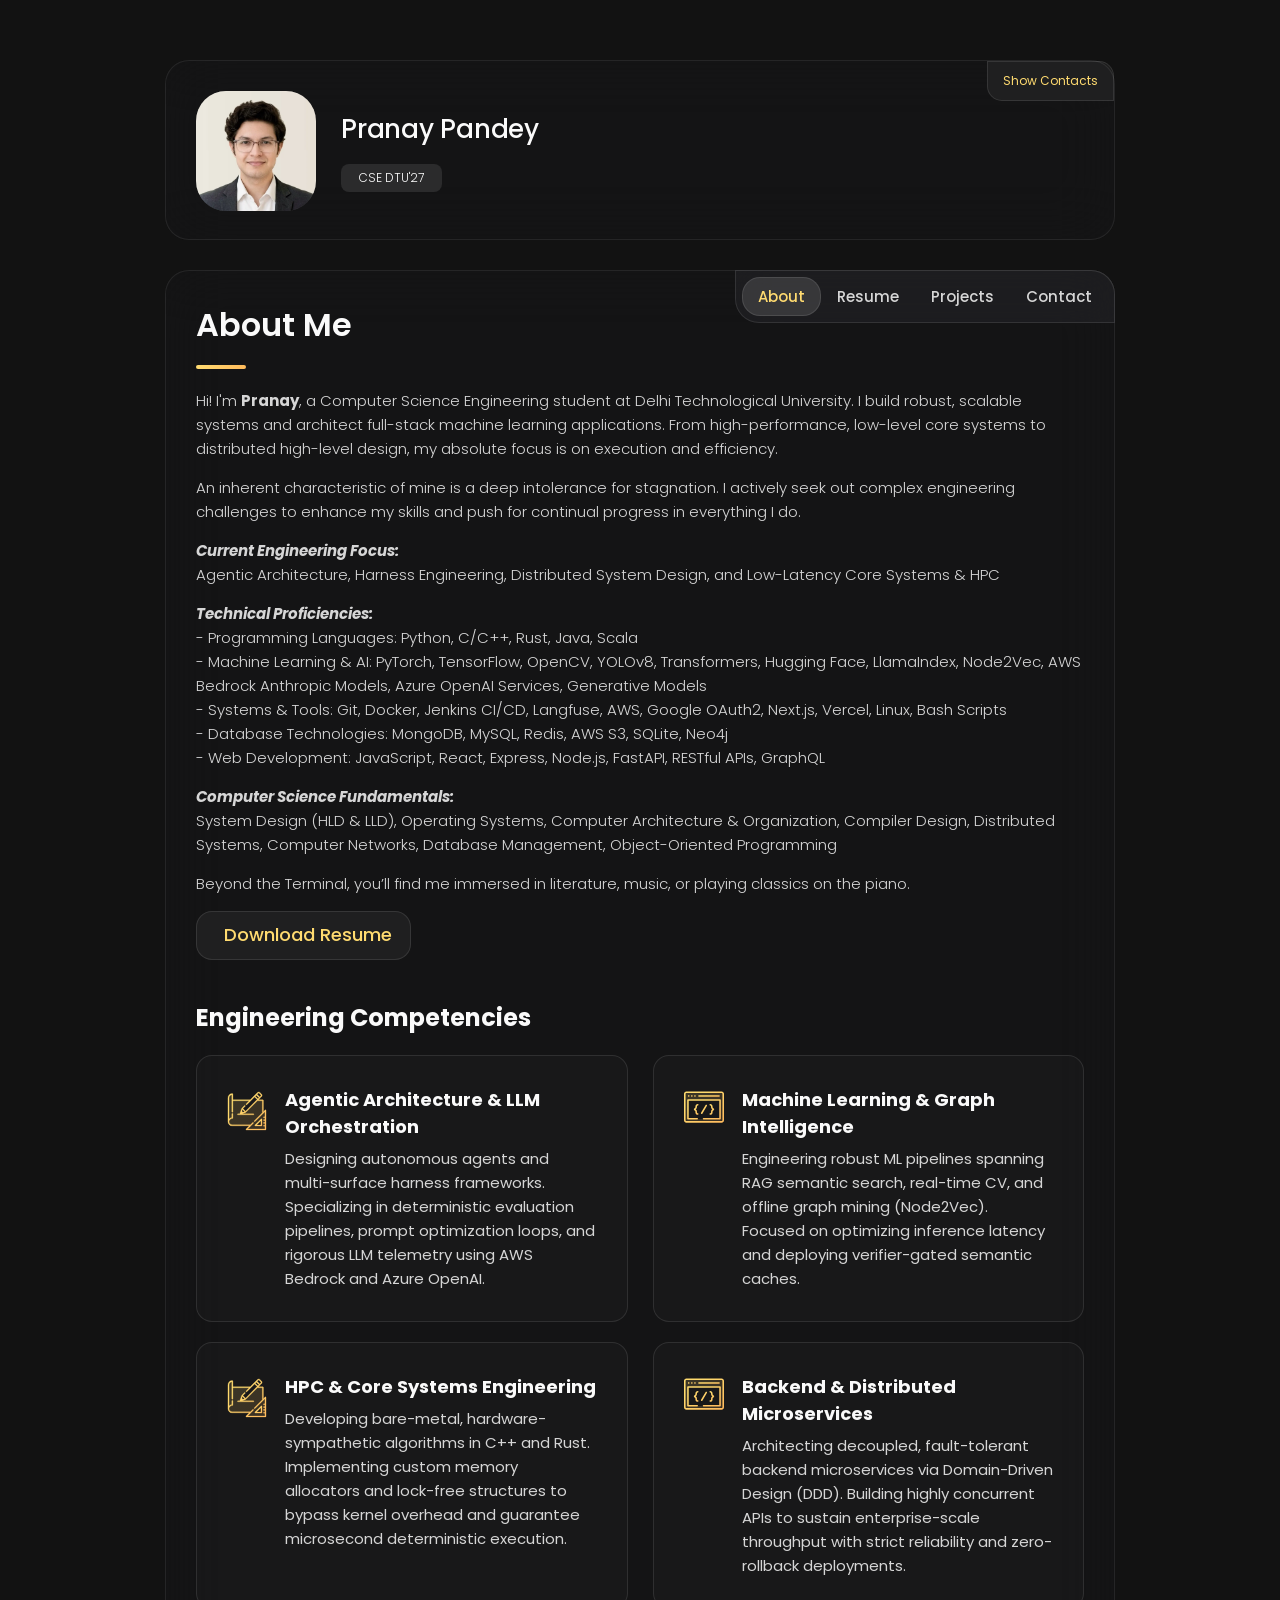
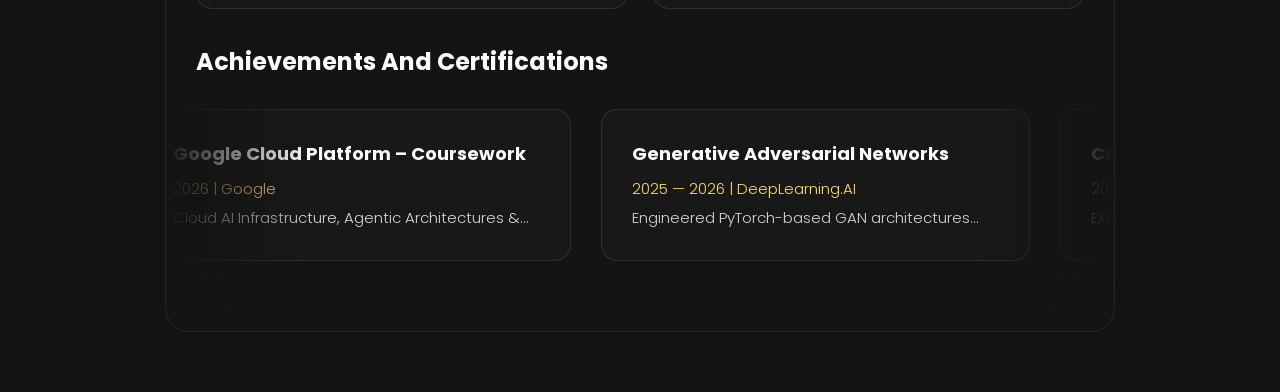
==== index.html @ 8a7a7336 "feat: restructure resume viewer, hide redundant download btn, refine project summaries" ====
<!DOCTYPE html>
<html lang="en">

<head>

  <!-- Google tag (gtag.js) -->
  <script async src="https://www.googletagmanager.com/gtag/js?id=G-ZDYYKSBTV6"></script>
  <script>
    window.dataLayer = window.dataLayer || [];
    function gtag(){dataLayer.push(arguments);}
    gtag('js', new Date());

    gtag('config', 'G-ZDYYKSBTV6');
  </script>

  <meta charset="UTF-8">
  <meta http-equiv="X-UA-Compatible" content="IE=edge">
  <meta name="viewport" content="width=device-width, initial-scale=1.0">
  <title>Pranay Pandey (Portfolio)</title>

  
  <link rel="shortcut icon" href="./assets/images/pranay_headshot_edited_squarecrop_round_corner_mod.webp" type="image/x-icon">
  <link rel="stylesheet" href="./assets/css/style.css">

  <link rel="preconnect" href="https://fonts.googleapis.com">
  <link rel="preconnect" href="https://fonts.gstatic.com" crossorigin>
  <link href="https://fonts.googleapis.com/css2?family=Poppins:wght@300;400;500;600&display=swap" rel="stylesheet">

  <!--
    SEO search engine optimization meta tags
  -->

  <meta name="description" content="Pranay Pandey | CSE DTU'27 | Adobe Product SWE Intern'26 | DRDO ML Intern'25. Official Portfolio of Pranay Pandey, Specializing in Machine Learning, Agentic RAG, and scalable System Design (LLD/HLD). Featuring projects in System Design, RAG/LLMs, Computer Vision, and high-performance Backend development.">

  <meta name="keywords" content="Pranay Pandey, Pranay Pandey DTU, Pranay Pandey Software Engineer, Product SWE Intern Adobe, Adobe, Defence Research And Development Organisation, DRDO, ML Intern DRDO, Machine Learning, Deep Learning, Generative AI, Computer Vision, Natural Language Processing, System Design, C++, Python, Java, MERN Stack, FastAPI, PyTorch, TensorFlow, YOLOv8, RAG, LlamaIndex, Domain-Driven Design, Delhi Technological University, LLM Orchestration, Retrieval-Augmented Generation, Drogon Framework, High-Concurrency Systems, RESTful API Design, Microservices Architecture, JWT Authentication, Google OAuth2, MongoDB, MySQL, AWS S3, Redis, Neo4j, Software Engineering, Portfolio">
  
  <meta name="author" content="Pranay Pandey">
  <meta name="robots" content="index, follow">

  <meta property="og:type" content="website">
  <meta property="og:url" content="https://pranay013.github.io/PortfolioOnePranay/">
  <meta property="og:title" content="Pranay Pandey | Software Engineer & AI/ML Specialist">
  <meta property="og:description" content="Portfolio of Pranay Pandey, CSE undergraduate at DTU. View my projects in AI/ML, System Design, Full-Stack Web Development, and my internship experiences at Adobe and DRDO.">
  <meta property="og:image" content="https://pranay013.github.io/PortfolioOnePranay/assets/images/pranay_headshot_edited_squarecrop_round_corner_mod.png">

  <meta property="twitter:card" content="summary_large_image">
  <meta property="twitter:url" content="https://pranay013.github.io/PortfolioOnePranay/">
  <meta property="twitter:title" content="Pranay Pandey | Software Engineer & AI/ML Specialist">
  <meta property="twitter:description" content="Portfolio of Pranay Pandey, CSE undergraduate at DTU. View my projects in AI/ML, System Design, Full-Stack Web Development, and my internship experiences at Adobe and DRDO.">
  <meta property="twitter:image" content="https://pranay013.github.io/PortfolioOnePranay/assets/images/pranay_headshot_edited_squarecrop_round_corner_mod.png">

  <script type="application/ld+json">
  {
    "@context": "https://schema.org",
    "@type": "Person",
    "name": "Pranay Pandey",
    "url": "https://pranay013.github.io/PortfolioOnePranay/",
    "image": "https://pranay013.github.io/PortfolioOnePranay/assets/images/pranay_headshot_edited_squarecrop_round_corner_mod.png",
    "jobTitle": "Software Systems Engineer & AI/ML Specialist",
    "email": "pranaypandey2005@gmail.com",
    "worksFor": [
      {
        "@type": "Organization",
        "name": "Adobe"
      },
      {
        "@type": "Organization",
        "name": "Defence Research and Development Organisation (DRDO)"
      }
    ],
    "alumniOf": [
      {
        "@type": "CollegeOrUniversity",
        "name": "Delhi Technological University (DTU)"
      },
      {
        "@type": "CramSchoolOrHighSchool",
        "name": "Narayana Academy & Sant Gyaneshwar Model School"
      },
      {
        "@type": "SchoolOrHighSchool",
        "name": "Hans Raj Model School - Punjabi Bagh"
      }
    ],
    "award": "2nd Place, Adobe Invictus DevCraft Hackathon",
    "knowsAbout": [
      "Machine Learning", 
      "Deep Learning", 
      "Generative AI",
      "System Design (LLD, HLD)", 
      "C++", 
      "Python", 
      "Java", 
      "Data Structures & Algorithms",
      "MERN Stack", 
      "Database Management Systems",
      "Computer Vision", 
      "Generative AI", 
      "FastAPI",
      "PyTorch",
      "YOLOv8"
    ],
    "sameAs": [
      "https://www.linkedin.com/in/pranaypandey10082005/",
      "https://github.com/PRANAY013",
      "https://leetcode.com/u/pranaypandey2005/",
      "https://instagram.com/_pranaypandey_"
    ]
  }
  </script>


</head>

<body>

  <!--
    - #MAIN
  -->

  <main>

    <!--
      - #SIDEBAR
    -->

    <aside class="sidebar" data-sidebar>

      <div class="sidebar-info">

        <figure class="avatar-box">
          <img src="./assets/images/pranay_headshot_edited_squarecrop.webp" alt="Pranay Pandey" width="80" class="avatar-squircle">
        </figure>

        <div class="info-content">
          <h1 class="name" title="Pranay Pandey">Pranay Pandey</h1>
          <p class="title">CSE DTU'27</p> 
        </div>

        <button class="info_more-btn" data-sidebar-btn>
          <span>Show Contacts</span>
          <ion-icon name="chevron-down"></ion-icon>
        </button>
      </div>

      <div class="sidebar-info_more">
        <div class="separator"></div>
        <ul class="contacts-list">
          <li class="contact-item">
            <div class="icon-box">
              <ion-icon name="mail-outline"></ion-icon>
            </div>
            <div class="contact-info">
              <p class="contact-title">Email</p>
              <a href="mailto:pranaypandey2005@gmail.com" class="contact-link">pranaypandey2005@gmail.com</a>
            </div>
          </li>
          <li class="contact-item">
            <div class="icon-box">
              <ion-icon name="phone-portrait-outline"></ion-icon>
            </div>
            <div class="contact-info">
              <p class="contact-title">Phone</p>
              <a href="tel:+91xxxxxxxxxx" class="contact-link">+91 0123456789</a>
            </div>
          </li>
          <li class="contact-item">
            <div class="icon-box">
              <ion-icon name="calendar-outline"></ion-icon>
            </div>
            <div class="contact-info">
              <p class="contact-title">Birthday</p>
              <time datetime="2005-08-10">10th August 2005</time>
            </div>
          </li>
          <li class="contact-item">
            <div class="icon-box">
              <ion-icon name="location-outline"></ion-icon>
            </div>
            <div class="contact-info">
              <p class="contact-title">Location</p>
              <address>New Delhi, India</address>
            </div>
          </li>
        </ul>
        <div class="separator"></div>

        <ul class="social-list">

          <li class="social-item">
            <a href="https://www.linkedin.com/in/pranaypandey10082005/" class="social-link" target="_blank" rel="noopener" title="LinkedIn">
              <ion-icon name="logo-linkedin"></ion-icon>
            </a>
          </li>
          <li class="social-item">
            <a href="https://github.com/PRANAY013" class="social-link" target="_blank" rel="noopener" title="GitHub">
              <ion-icon name="logo-github"></ion-icon>
            </a>
          </li>
          <li class="social-item">
            <a href="https://leetcode.com/u/pranaypandey2005/" class="social-link" target="_blank" rel="noopener" title="LeetCode">
              <img src="https://cdn.jsdelivr.net/gh/simple-icons/simple-icons/icons/leetcode.svg" alt="LeetCode" style="width: 22px; height: 22px; vertical-align: middle; filter: invert(0.7);">
            </a>
          </li>
          <li class="social-item">
            <a href="https://codeforces.com/profile/pranaypandey013" class="social-link" target="_blank" rel="noopener" title="Codeforces">
              <img src="https://cdn.jsdelivr.net/gh/simple-icons/simple-icons/icons/codeforces.svg" alt="Codeforces" style="width: 22px; height: 22px; vertical-align: middle; filter: invert(0.7);">
            </a>
          </li>

          <li class="social-item">
            <a href="https://instagram.com/_pranaypandey_" class="social-link" target="_blank" rel="noopener" title="Instagram">
              <ion-icon name="logo-instagram"></ion-icon>
            </a>
          </li>
        </ul>
        <ul style="display: flex; justify-content: center; padding-top: 15px; padding-bottom:15px ;">
          <li>
            <a href="./PranayPandey_Resume_Sep2026.pdf" download class="resume-download-btn">
            <ion-icon name="download-outline"></ion-icon>
            <span style="font-size: 13px;">Download Resume</span>
            </a>
          </li>
        </ul>
      </div>

    </aside>





    <!--
      - #main-content
    -->

    <div class="main-content">

      <!--
        - #NAVBAR
      -->

      <nav class="navbar">

        <ul class="navbar-list">

          <li class="navbar-item">
            <button class="navbar-link  active" data-nav-link>About</button>
          </li>

          <li class="navbar-item">
            <button class="navbar-link" data-nav-link>Resume</button>
          </li>

          <li class="navbar-item">
            <button class="navbar-link" data-nav-link>Projects</button>
          </li>

            <!--
            <li class="navbar-item">
            <button class="navbar-link" data-nav-link>Blog</button>
            </li>
            -->

          <li class="navbar-item">
            <button class="navbar-link" data-nav-link>Contact</button>
          </li>

        </ul>

      </nav>


      <!--
        - #ABOUT
      -->

      <article class="about  active" data-page="about">

        <header>
          <h2 class="h2 article-title">About me</h2>
        </header>

        <section class="about-text">
          <p>
            Hi! I'm <b>Pranay</b>, a Computer Science Engineering student at Delhi Technological University. I build robust, scalable systems and architect full-stack machine learning applications. From high-performance, low-level core systems to distributed high-level design, my absolute focus is on execution and efficiency.
          </p>
          <p>
            An inherent characteristic of mine is a deep intolerance for stagnation. I actively seek out complex engineering challenges to enhance my skills and push for continual progress in everything I do.
          </p>
          <p>
            <b><em>Current Engineering Focus: </em></b> <br>
            Agentic Architecture, Harness Engineering, Distributed System Design, and Low-Latency Core Systems & HPC
          </p>
          <p>
            <b><em>Technical Proficiencies:</em></b><br>
            - Programming Languages: Python, C/C++, Rust, Java, Scala<br>
            - Machine Learning & AI: PyTorch, TensorFlow, OpenCV, YOLOv8, Transformers, Hugging Face, LlamaIndex, Node2Vec, AWS Bedrock Anthropic Models, Azure OpenAI Services, Generative Models<br>
            - Systems & Tools: Git, Docker, Jenkins CI/CD, Langfuse, AWS, Google OAuth2, Next.js, Vercel, Linux, Bash Scripts<br>
            - Database Technologies: MongoDB, MySQL, Redis, AWS S3, SQLite, Neo4j<br>
            - Web Development: JavaScript, React, Express, Node.js, FastAPI, RESTful APIs, GraphQL<br>
          </p>
          <p>
            <b><em>Computer Science Fundamentals:</em></b> <br>
            System Design (HLD & LLD), Operating Systems, Computer Architecture & Organization, Compiler Design, Distributed Systems, Computer Networks, Database Management, Object-Oriented Programming
          </p>
          <p>
            Beyond the Terminal, you’ll find me immersed in literature, music, or playing classics on the piano.
          </p>
          <p>
            <a href="./PranayPandey_Resume_Sep2026.pdf" download class="resume-download-btn mobile-only-resume-btn">
              <ion-icon name="download-outline"></ion-icon>
              <span>Download Resume</span>
            </a>
          </p>
        </section>


        <!--
          - service
        -->

        <section class="service">

          <h3 class="h3 service-title">Engineering Competencies</h3>

          <ul class="service-list">

            <li class="service-item">

              <div class="service-icon-box">
                <img src="./assets/images/icon-design.svg" alt="design icon" width="40">
              </div>

              <div class="service-content-box">
                <h4 class="h4 service-item-title">Agentic Architecture & LLM Orchestration</h4>

                <p class="service-item-text">
                  Designing autonomous agents and multi-surface harness frameworks. Specializing in deterministic evaluation pipelines, prompt optimization loops, and rigorous LLM telemetry using AWS Bedrock and Azure OpenAI.
                </p>
              </div>

            </li>

            <li class="service-item">

              <div class="service-icon-box">
                <img src="./assets/images/icon-dev.svg" alt="Machine Learning icon" width="40">
              </div>

              <div class="service-content-box">
                <h4 class="h4 service-item-title">Machine Learning & Graph Intelligence</h4>

                <p class="service-item-text">
                  Engineering robust ML pipelines spanning RAG semantic search, real-time CV, and offline graph mining (Node2Vec). Focused on optimizing inference latency and deploying verifier-gated semantic caches.
                </p>
              </div>

            </li>

            <li class="service-item">
              
              <div class="service-icon-box">
                <img src="./assets/images/icon-design.svg" alt="HPC icon" width="40">
              </div>
              
              <div class="service-content-box">
                <h4 class="h4 service-item-title">HPC & Core Systems Engineering</h4>
                
                <p class="service-item-text">
                  Developing bare-metal, hardware-sympathetic algorithms in C++ and Rust. Implementing custom memory allocators and lock-free structures to bypass kernel overhead and guarantee microsecond deterministic execution.
                </p>
              </div>
              
            </li>

            <li class="service-item">

              <div class="service-icon-box">
                <img src="./assets/images/icon-dev.svg" alt="Microservices icon" width="40">
              </div>

              <div class="service-content-box">
                <h4 class="h4 service-item-title">Backend & Distributed Microservices</h4>

                <p class="service-item-text">
                  Architecting decoupled, fault-tolerant backend microservices via Domain-Driven Design (DDD). Building highly concurrent APIs to sustain enterprise-scale throughput with strict reliability and zero-rollback deployments.
                </p>
              </div>

            </li>

          </ul>

        </section>


        <!--
          - certifications
        -->

        <section class="testimonials">

          <h3 class="h3 testimonials-title">Achievements and Certifications</h3>

          <div class="marquee-container">
            <ul class="testimonials-list" data-marquee>

              <li class="testimonials-item">
                <div class="content-card" data-testimonials-item data-external-link="https://www.skills.google/public_profiles/7ace50fa-c83d-443f-9180-bb7485e284c7">
                  <h4 class="h4 testimonials-item-title" data-testimonials-title>Google Cloud Platform – Coursework</h4>
                  <div class="testimonials-text" data-testimonials-text>
                    <p style="color: var(--orange-yellow-crayola); margin-bottom: 5px;">2026 | Google</p>
                    <p>
                      Cloud AI Infrastructure, Agentic Architectures & Cloud Cybersecurity.
                    </p>
                  </div>
                </div>
              </li>

              <li class="testimonials-item">
                <div class="content-card" data-testimonials-item data-external-link="https://coursera.org/share/47d8858fb1478481c63eea8a66d0f2a6" data-preview-img="./assets/images/Certificate_GAN_Specialization.jpeg">
                  <h4 class="h4 testimonials-item-title" data-testimonials-title>Generative Adversarial Networks</h4>
                  <div class="testimonials-text" data-testimonials-text>
                    <p style="color: var(--orange-yellow-crayola); margin-bottom: 5px;">2025 &mdash; 2026 | DeepLearning.AI</p>
                    <p>
                      Engineered PyTorch-based GAN architectures (StyleGAN, CycleGAN, Pix2Pix) for high-fidelity image synthesis and style transfer. Applied architectural regularization techniques to stabilize discriminator training and mitigate mode collapse.
                    </p>
                  </div>
                </div>
              </li>

              <li class="testimonials-item">
                <div class="content-card" data-testimonials-item data-external-link="https://leetcode.com/u/pranaypandey2005/" data-preview-img="./assets/images/img_leetcode_logo.jpeg">
                  <h4 class="h4 testimonials-item-title" data-testimonials-title>Competitive Programming & DSA</h4>
                  <div class="testimonials-text" data-testimonials-text>
                    <p style="color: var(--orange-yellow-crayola); margin-bottom: 5px;">2024 &mdash; 2026 | LeetCode & CodeForces</p>
                    <p>
                      Executed algorithmic problem-solving across 250+ competitive programming challenges in Python and Java. Optimized data structure selection to enforce strict time-space complexity bounds and ensure deterministic execution.
                    </p>
                  </div>
                </div>
              </li>

              <li class="testimonials-item">
                <div class="content-card" data-testimonials-item data-external-link="https://coursera.org/share/6bfb72f63dee13791e7c476621ec7ff1,https://coursera.org/share/fb4e6195ee781b9184f510de29430b54,https://coursera.org/share/9aa15d666dfe29cabc0d89072c1d8588" data-preview-img="./assets/images/Certificate_DL_Specialization1.jpeg,./assets/images/Certificate_DL_Specialization2.jpeg,./assets/images/Certificate_DL_Specialization3.jpeg">
                  <h4 class="h4 testimonials-item-title" data-testimonials-title>Deep Learning Specialization</h4>
                  <div class="testimonials-text" data-testimonials-text>
                    <p style="color: var(--orange-yellow-crayola); margin-bottom: 5px;">2024 &mdash; 2025 | DeepLearning.AI</p>
                    <p>
                      Architected and trained deep neural networks—spanning CNNs, RNNs, and LSTMs—focusing on gradient descent optimization, hyperparameter tuning, and efficient forward-pass inference for complex data modeling.
                    </p>
                  </div>
                </div>
              </li>

              <li class="testimonials-item">
                <div class="content-card" data-testimonials-item>
                  <h4 class="h4 testimonials-item-title" data-testimonials-title>2nd Place, Adobe DevCraft Hackathon</h4>
                  <div class="testimonials-text" data-testimonials-text>
                    <p style="color: var(--orange-yellow-crayola); margin-bottom: 5px;">2023 &mdash; 2024 | InvictusDTU</p>
                    <p>
                      Engineered a high-precision Naive Bayes document classification model achieving 95%+ accuracy. Optimized the algorithmic architecture to minimize misclassification and drastically reduce latency in automated document processing pipelines.
                    </p>
                  </div>
                </div>
              </li>

              <li class="testimonials-item">
                <div class="content-card" data-testimonials-item data-external-link="https://coursera.org/share/bdeb3c76f5c3338415c608f84b1e0f21" data-preview-img="./assets/images/Certificate_ML_Specialization.jpeg">
                  <h4 class="h4 testimonials-item-title" data-testimonials-title>Machine Learning Specialization</h4>
                  <div class="testimonials-text" data-testimonials-text>
                    <p style="color: var(--orange-yellow-crayola); margin-bottom: 5px;">2023 &mdash; 2024 | DeepLearning.AI & Stanford</p>
                    <p>
                      Implemented foundational supervised and unsupervised learning algorithms (Regression, Clustering, Ensembles). Executed rigorous model evaluation and validation protocols to ensure predictive accuracy and deployment readiness.
                    </p>
                  </div>
                </div>
              </li>

            </ul>
          </div>

      </article>


      <!--
        - #RESUME
      -->

      <article class="resume" data-page="resume">

        <header>
          <h2 class="h2 article-title">Resume</h2>
        </header>
<section class="timeline">

          <div class="title-wrapper">
            <div class="icon-box">
              <ion-icon name="book-outline"></ion-icon>
            </div>

            <h3 class="h3">Education</h3>
          </div>

          <ol class="timeline-list">

            <li class="timeline-item">

              <h4 class="h4 timeline-item-title">Delhi Technological University (Formerly DCE)</h4>
              <span>2023 — 2027 (Ongoing)</span>
              <p class="timeline-text">
                B.Tech in Computer Science Engineering
              </p>

            </li>
            <li class="timeline-item">

              <h4 class="h4 timeline-item-title">Narayana Academy & Sant Gyaneshwar Model School - Delhi</h4>
              <span>2021 — 2023</span>
              <p class="timeline-text">
                XII Grade - CBSE : Science Stream with Mathematics, Physics, and Chemistry.
              </p>

            </li>
             <li class="timeline-item">

              <h4 class="h4 timeline-item-title">Hans Raj Model School - Punjabi Bagh, Delhi</h4>
              <span>2009 — 2021</span>
              <p class="timeline-text">
                X Grade - CBSE 
              </p>

            </li>

          </ol>

        </section>

        <section class="timeline">

          <div class="title-wrapper">
            <div class="icon-box">
              <ion-icon name="book-outline"></ion-icon>
            </div>
            <h3 class="h3">Experience</h3>
          </div>

          <ol class="timeline-list">

            <li class="timeline-item">
              <h4 class="h4 timeline-item-title">Product (SWE) Intern @ Adobe</h4>
              <span>May 2026 — Jul 2026</span>
              <p class="timeline-text">
                <em>Technologies: Python, Scala, AWS-Bedrock Anthropic Models, Azure OpenAI Services, Langfuse, Jenkins CI/CD, Git, Jira</em><br>
                - Designed a GEPA-inspired, feedback-based prompt optimization loop for the MAS LIPI agent, integrating deterministic evaluation gates and LLM-driven candidate generation, elevating the system pass rate from 76% to 87% across 628 test scenarios with zero runtime overhead.<br>
                - Configured LLM telemetry via Langfuse and Jenkins CI/CD pipelines. Benchmarked GPT-5.2 against different frontier models. Proved GPT-5.4-mini (low reasoning) achieved a 57.5% operational cost reduction while sustaining a 97.0% deterministic-set pass rate.<br>
                - Developed Meta Harness (MHSC), an agent-agnostic harness optimization framework inspired by Stanford’s Meta-Harness. Automated prompting guide-driven edits and iterative benchmarking, reducing ~3 weeks of manual LLM model migration to an overnight run across Adobe’s MAS Agents (Halo, LIPI, Rules). MHSC reduced per-scenario token consumption by 12.33% in LIPI and 27.0% in Halo.<br>
              </p>
            </li>

            <li class="timeline-item">
              <h4 class="h4 timeline-item-title">Machine Learning Intern @ Defence Research and Development Organisation (DRDO)</h4>
              <span>Jun 2025 — Jul 2025</span>
              <p class="timeline-text">
                <em>Technologies: Python, Pandas, NumPy, RapidFuzz, Scikit-learn, Node2Vec, Fuzzy C-Means, NLTK, FastAPI, Docker, Pytest</em><br>
                - Built a scalable, hybrid candidate-matching microservice utilizing Fuzzy C-Means, Node2Vec embeddings, and TF-IDF; slashed matrix generation from ~1hr to 9.79s while maintaining 83.6% Top-1 accuracy by integrating C++ RapidFuzz and resolving N-gram boundaries.<br>
                - Implemented a fully vectorized NumPy scoring pipeline processing 200,000 multi-dimensional matches in 0.90s (>325,000 pairs/sec); hardened the system using O(1) disk-caching for near-zero latency warm boots and a secure, rootless Docker containerization pipeline.<br>
              </p>
            </li>
            <li class="timeline-item">
              <h4 class="h4 timeline-item-title">Cybersecurity Awareness Lead Volunteer - Extension Outreach DTU</h4>
              <span>Aug 2023 — Dec 2023</span>
              <p class="timeline-text">
                  - Organized and conducted a cybersecurity awareness seminar within the college campus. Led live demonstrations of real-world cyber threats, phishing tactics, and data theft techniques to promote broader awareness.<br>
                  - Collaborated with a team to design and deliver interactive sessions across hostels, classrooms, and common areas. Engaged students and staff using practical examples and simulations to emphasize safe digital practices. <br>
              </p>
            </li>
          </ol>

        </section>

        <section class="timeline">

        
        <section class="resume-viewer" style="margin-bottom: 40px;">
          <div class="resume-preview-container" style="
            position: relative;
            background: rgba(30, 30, 35, 0.25);
            border: 1px solid rgba(255, 255, 255, 0.1);
            border-radius: 24px;
            padding: 20px;
            display: flex;
            flex-direction: column;
            gap: 20px;
            align-items: center;
          ">
            
            <div class="resume-preview-actions">
              <a href="./PranayPandey_Resume_Sep2026.pdf" target="_blank" class="form-btn resume-action-btn">
                <ion-icon name="eye-outline"></ion-icon>
                <span>View Full</span>
              </a>
              <a href="./PranayPandey_Resume_Sep2026.pdf" download class="resume-download-btn resume-action-btn">
                <ion-icon name="download-outline"></ion-icon>
                <span>Download PDF</span>
              </a>
            </div>

            <div class="resume-iframe-wrapper" style="
              width: 100%;
              height: 600px;
              border-radius: 16px;
              overflow: hidden;
              border: 1px solid rgba(255, 255, 255, 0.1);
              background: rgba(255, 255, 255, 0.02);
            ">
              <iframe src="./PranayPandey_Resume_Sep2026.pdf" style="width: 100%; height: 100%; border: none;"></iframe>
            </div>

          </div>
        </section>

        <section class="timeline">

          <div class="title-wrapper">
            <div class="icon-box">
              <ion-icon name="book-outline"></ion-icon>
            </div>
            <h3 class="h3">Achievements & Certifications</h3>
          </div>

          <ol class="timeline-list">

            <li class="timeline-item">
                <h4 class="h4 timeline-item-title">Google Cloud Platform – Coursework</h4>
                <span>2026</span>
                <p class="timeline-text">
                  Completed coursework in Cloud AI Infrastructure, Agentic Architectures & Cloud Cybersecurity.
                </p>
            </li>

            <li class="timeline-item">
                <h4 class="h4 timeline-item-title">Generative Adversarial Networks (GANs) Specialization by DeepLearning.AI</h4>
                <span>2025 — 2026</span>
                <p class="timeline-text">
                  Engineered PyTorch-based GAN architectures (StyleGAN, CycleGAN, Pix2Pix) for high-fidelity image synthesis and style transfer. Applied architectural regularization techniques to stabilize discriminator training and mitigate mode collapse.
                </p>
            </li>

            <li class="timeline-item">
                <h4 class="h4 timeline-item-title">Competitive Programming and DSA : LeetCode & CodeForces</h4>
                <span>2024 — 2026</span>
                <p class="timeline-text">
                  Executed algorithmic problem-solving across 250+ competitive programming challenges in Python and Java. Optimized data structure selection to enforce strict time-space complexity bounds and ensure deterministic execution.
                </p>
            </li>

            <li class="timeline-item">
              <h4 class="h4 timeline-item-title">Deep Learning Specialization by DeepLearning.AI</h4>
              <span>2024 — 2025</span>
              <p class="timeline-text">
                Architected and trained deep neural networks—spanning CNNs, RNNs, and LSTMs—focusing on gradient descent optimization, hyperparameter tuning, and efficient forward-pass inference for complex data modeling.
              </p>
            </li>

            <li class="timeline-item">
              <h4 class="h4 timeline-item-title">2nd Place, Adobe DevCraft Hackathon (InvictusDTU)</h4>
              <span>2023 — 2024</span>
              <p class="timeline-text">
                Engineered a high-precision Naive Bayes document classification model achieving 95%+ accuracy. Optimized the algorithmic architecture to minimize misclassification and drastically reduce latency in automated document processing pipelines.
              </p>
            </li>

            <li class="timeline-item">
              <h4 class="h4 timeline-item-title">Machine Learning Specialization by DeepLearning.AI & Stanford</h4>
              <span>2023 — 2024</span>
              <p class="timeline-text">
                Implemented foundational supervised and unsupervised learning algorithms (Regression, Clustering, Ensembles). Executed rigorous model evaluation and validation protocols to ensure predictive accuracy and deployment readiness.
              </p>
            </li>
          </ol>
        </section>
        
        <section class="skill">

          <h3 class="h3 skills-title">Skills</h3>

          <ul class="skills-list content-card">

            <li class="skills-item">

              <div class="title-wrapper">
                <h5 class="h5">Core Computer Science Fundamentals - OOPS, CN, OS, CSAO, etc</h5>
                <data value="90"></data>
              </div>

              <div class="skill-progress-bg">
                <div class="skill-progress-fill" style="width: 90%;"></div>
              </div>

            </li>

            <li class="skills-item">

              <div class="title-wrapper">
                <h5 class="h5">Languages : Java, Python, C/C++, Rust</h5>
                <data value="90"></data>
              </div>

              <div class="skill-progress-bg">
                <div class="skill-progress-fill" style="width: 90%;"></div>
              </div>

            </li>

            <li class="skills-item">

              <div class="title-wrapper">
                <h5 class="h5">Machine Learning : CV, NLP, LLMs, RAG, GANs, RL</h5>
                <data value="85"></data>
              </div>

              <div class="skill-progress-bg">
                <div class="skill-progress-fill" style="width: 85%;"></div>
              </div>

            </li>

            <li class="skills-item">

              <div class="title-wrapper">
                <h5 class="h5">MERN Full-Stack Web Development</h5>
                <data value="85"></data>
              </div>

              <div class="skill-progress-bg">
                <div class="skill-progress-fill" style="width: 85%;"></div>
              </div>

            </li>

            <li class="skills-item">

              <div class="title-wrapper">
                <h5 class="h5">Database Management System Technologies</h5>
                <data value="80"></data>
              </div>

              <div class="skill-progress-bg">
                <div class="skill-progress-fill" style="width: 80%;"></div>
              </div>

            </li>
            <li class="skills-item">

              <div class="title-wrapper">
                <h5 class="h5">System Design - HLD, LLD</h5>
                <data value="90"></data>
              </div>

              <div class="skill-progress-bg">
                <div class="skill-progress-fill" style="width: 90%;"></div>
              </div>

            </li>

          </ul>

        </section>

      </article>





      <!--
        - #PROJECTS-PORTFOLIO
      -->

      <article class="portfolio" data-page="projects">

        <header>
          <h2 class="h2 article-title">Projects</h2>
        </header>

        <section class="projects">

          <ul class="filter-list">

            <li class="filter-item">
              <button class="active" data-filter-btn>All</button>
            </li>

            <li class="filter-item">
              <button data-filter-btn>Machine Learning</button>
            </li>
            
            <li class="filter-item">
              <button data-filter-btn>Web Dev</button>
            </li>
            
            <li class="filter-item">
              <button data-filter-btn>System Design</button>
            </li>

            <li class="filter-item">
              <button data-filter-btn>Computer Vision</button>
            </li>

          </ul>

          <div class="filter-select-box">

            <button class="filter-select" data-select>

              <div class="select-value" data-selecct-value>Select Category</div>

              <div class="select-icon">
                <ion-icon name="chevron-down"></ion-icon>
              </div>

            </button>

            <ul class="select-list">

              <li class="select-item">
                <button data-select-item>All</button>
              </li>

              <li class="select-item">
                <button data-select-item>Machine Learning</button>
              </li>
  
              <li class="select-item">
                <button data-select-item>Web Dev</button>
              </li>
              
              <li class="select-item">
                <button data-select-item>System Design</button>
              </li>
              
              <li class="select-item">
                <button data-select-item>Computer Vision</button>
              </li>
            
            </ul>

          </div>

          <ul class="project-list">

            <li class="project-item active" data-filter-item data-category="Machine Learning, Web Dev, System Design" data-testimonials-item data-modal-type="project" data-external-link="https://github.com/PRANAY013/RAG_Integrated_Web_App_Project" data-preview-img="./assets/images/6.webp">
              <a href="#!/project" onclick="event.preventDefault();">
                <figure class="project-img">
                  <div class="project-item-icon-box">
                    <ion-icon name="eye-outline"></ion-icon>
                  </div>
                  <img src="./assets/images/6.webp" alt="RAG-Driven Document Q&A and Smart Chat-Bot Platform" loading="lazy">
                </figure>
                <h3 class="project-title" data-testimonials-title>RAG-Driven Document Q&A and Smart Chat-Bot Platform</h3>
                <p class="project-category">Machine Learning, Web Dev, System Design</p>
                <p class="project-short-summary">
                  A highly optimized Retrieval-Augmented Generation (RAG) backend utilizing a hybrid retrieval pipeline and semantic caching for 60ms latency query responses.
                </p>
                <div class="project-description" data-testimonials-text style="display: none;">
                  <p><strong>Category:</strong> Machine Learning, Web Dev, System Design</p>
                  <p>Technologies: Python, LlamaIndex, BM25, CrossEncoders, Groq API (LLaMA-4), Hugging Face, FastAPI, Node.js, Express, MongoDB <br><br>
                  - Built a Python RAG microservice, implementing a 2-stage hybrid retrieval pipeline (Dense + BM25) fused via Reciprocal Rank Fusion (RRF). Integrated a HuggingFace CrossEncoder to jointly score query-passage pairs, surfacing the top-3 most contextually relevant chunks.<br>
                  - Accelerated throughput by developing a cosine-similarity semantic caching layer over query embeddings, reducing response latency by 98.3% (from 3.55s to 60ms). Designed a deterministic 13-class intent router to bypass generative LLM inference for static interactions.<br></p>
                </div>
              </a>
            </li>

            <li class="project-item active" data-filter-item data-category="System Design" data-testimonials-item data-modal-type="project" data-external-link="https://github.com/PRANAY013/UberCppProject" data-preview-img="./assets/images/2.webp">
              <a href="#!/project" onclick="event.preventDefault();">
                <figure class="project-img">
                  <div class="project-item-icon-box">
                    <ion-icon name="eye-outline"></ion-icon>
                  </div>
                  <img src="./assets/images/2.webp" alt="Modular C++ Ride-Sharing System — Spatial Matching Engine" loading="lazy">
                </figure>
                <h3 class="project-title" data-testimonials-title>Modular C++ Ride-Sharing System — Spatial Matching Engine</h3>
                <p class="project-category">System Design</p>
                <p class="project-short-summary">
                  A high-performance, Domain-Driven Design C++ backend featuring lock-free surge pricing, custom memory pooling, and sub-millisecond spatial grid matching.
                </p>
                <div class="project-description" data-testimonials-text style="display: none;">
                  <p><strong>Category:</strong> System Design</p>
                  <p><strong>Technologies:</strong> C++, Drogon Web Framework, Domain-Driven Design (DDD), RESTful APIs, Atomics, Object Pool, Spatial Grid <br><br>
                  - Designed a C++ backend utilizing 4-layer DDD with decoupled pricing and matching engines. Implemented a custom freelist Object Pool over contiguous aligned_storage_t, achieving 27ns allocation latency by bypassing kernel overhead for 1,000+ GPS telemetry events/sec.<br>
                  - Developed a high-performance Drogon REST API featuring a cache-friendly Spatial Grid that replaced linear O(n) scans with O(1) lookups, achieving 26µs matching latency (a 17.4x speedup) for 10,000 drivers. Integrated lock-free surge pricing, ensuring zero heap allocations.<br></p>
                </div>
              </a>
            </li>

            <li class="project-item active" data-filter-item data-category="Machine Learning, System Design" data-testimonials-item data-modal-type="project" data-external-link="#" data-preview-img="./assets/images/9.webp">
              <a href="#!/project" onclick="event.preventDefault();">
                <figure class="project-img">
                  <div class="project-item-icon-box">
                    <ion-icon name="eye-outline"></ion-icon>
                  </div>
                  <img src="./assets/images/9.webp" alt="AEGIS: Local-First LLM Agent Optimization & Trajectory Prediction Gateway" loading="lazy">
                </figure>
                <h3 class="project-title" data-testimonials-title>AEGIS: Local-First LLM Agent Optimization & Trajectory Prediction Gateway</h3>
                <p class="project-category">Machine Learning, System Design</p>
                <p class="project-short-summary">
                  A local-first zero-runtime LLM gateway that slashes API costs using exact-match semantic caching, heuristic cascade routing, and graph-based retrieval.
                </p>
                <div class="project-description" data-testimonials-text style="display: none;">
                  <p><strong>Category:</strong> Machine Learning, System Design</p>
                  <p>Technologies: Python, FastAPI, Redis, SQLite, Sentence-Transformers, NetworkX, Node2Vec, Ollama, vLLM <br><br>
                  - Created a zero-runtime-LLM gateway delivering exact-match and verifier-gated semantic caching, heuristic cascade routing, and shadow-mode policy staging, powered entirely by dense local embeddings, graph-based ANN retrieval, and zero-cost inference via Ollama & vLLM.<br>
                  - Integrated Trajectory-Based Prompt Enrichment with fail-closed safety gates against adversarial injection replay and cross-tenant data leakage, and deployed a two-plane evaluation suite utilizing a CPU judge to statistically validate metrics.<br></p>
                </div>
              </a>
            </li>

            <li class="project-item active" data-filter-item data-category="Machine Learning, System Design" data-testimonials-item data-modal-type="project" data-external-link="https://github.com/PRANAY013/Intern_Project_DRDO" data-preview-img="./assets/images/3.webp">
              <a href="#!/project" onclick="event.preventDefault();">
                <figure class="project-img">
                  <div class="project-item-icon-box">
                    <ion-icon name="eye-outline"></ion-icon>
                  </div>
                  <img src="./assets/images/3.webp" alt="Blog Platform" loading="lazy">
                </figure>
                <h3 class="project-title" data-testimonials-title>DRDO - AI-driven Recommendation System</h3>
                <p class="project-category">Machine Learning, System Design</p>
                <p class="project-short-summary">
                  An intelligent recommendation engine built for DRDO, integrating node2vec embeddings and fuzzy C-means clustering for accurate data classification.
                </p>
                <div class="project-description" data-testimonials-text style="display: none;">
                  <p><strong>Category:</strong> Machine Learning, System Design</p>
                  <p>Technologies: Python, Pandas, NumPy, RapidFuzz, Scikit-learn, Node2Vec, Fuzzy C-Means, NLTK, FastAPI, Docker, Pytest <br><br> 
                  - Built a scalable, hybrid candidate-matching microservice utilizing Fuzzy C-Means, Node2Vec embeddings, and TF-IDF; slashed matrix generation from ~1hr to 9.79s while maintaining 83.6% Top-1 accuracy by integrating C++ RapidFuzz and resolving N-gram boundaries.<br>
                  - Implemented a fully vectorized NumPy scoring pipeline processing 200,000 multi-dimensional matches in 0.90s (>325,000 pairs/sec); hardened the system using O(1) disk-caching for near-zero latency warm boots and a secure, rootless Docker containerization pipeline.<br></p>
                </div>
              </a>
            </li>

            <li class="project-item active" data-filter-item data-category="Computer Vision" data-testimonials-item data-modal-type="project" data-external-link="https://github.com/PRANAY013/YOLO_CVObjectDetection" data-preview-img="./assets/images/5.webp">
              <a href="#!/project" onclick="event.preventDefault();">
                <figure class="project-img">
                  <div class="project-item-icon-box">
                    <ion-icon name="eye-outline"></ion-icon>
                  </div>
                  <img src="./assets/images/5.webp" alt="YOLO-Powered Real-Time Multi-Class Object Detection System" loading="lazy">
                </figure>
                <h3 class="project-title" data-testimonials-title>YOLO-Powered Real-Time Multi-Class Object Detection System</h3>
                <p class="project-category">Computer Vision</p>
                <p class="project-short-summary">
                  A custom computer vision pipeline leveraging transfer learning on YOLOv8 for robust, real-time multi-class object detection and tracking.
                </p>
                <div class="project-description" data-testimonials-text style="display: none;">
                  <p><strong>Category:</strong> Computer Vision</p>
                  <p>Technologies: OpenCV, PyTorch, NumPy, Pandas, Scikit-learn, Ultralytics-YOLOv8, COCO-Dataset, Convolutions, Transfer Learning <br><br>
                  - Developed and fine-tuned an efficient YOLOv8-nano detection system using COCO pre-trained weights and custom traffic annotations, achieving 85%+ accuracy and 24+ FPS real-time performance on live video streams using standard CPU hardware.<br>
                  - Implemented automated data pre-processing workflows resulting in 72% data quality improvement, and deployed multi-platform inference pipelines optimized for edge computing (2GB deployment) and cloud scalability via containerized deployment.<br></p>
                </div>
              </a>
            </li>

            <li class="project-item active" data-filter-item data-category="Machine Learning" data-testimonials-item data-modal-type="project" data-external-link="https://github.com/PRANAY013/AdobeHack-DocClassification" data-preview-img="./assets/images/7.webp">
              <a href="#!/project" onclick="event.preventDefault();">
                <figure class="project-img">
                  <div class="project-item-icon-box">
                    <ion-icon name="eye-outline"></ion-icon>
                  </div>
                  <img src="./assets/images/7.webp" alt="AdobeHack-DocClassification" loading="lazy">
                </figure>
                <h3 class="project-title" data-testimonials-title>Adobe Hackathon - Document Classification Model</h3>
                <p class="project-category">Machine Learning</p>
                <p class="project-short-summary">
                  A hybrid document processing pipeline capable of intelligently classifying scanned and selectable PDFs using OCR and rule-based heuristics.
                </p>
                <div class="project-description" data-testimonials-text style="display: none;">
                  <p><strong>Category:</strong> Machine Learning</p>
                  <p>Technologies: PyMuPDF (fitz), pytesseract, PIL (Pillow), pandas, scikit-learn, nltk <br><br> 
                  - Built a hybrid document classification pipeline using Python scripts to extract text from both scanned and selectable PDFs, leveraging OCR and rule-based heuristics to detect content type. <br> 
                  - Engineered preprocessing and model integration for accurate category prediction with a pre-trained classifier, enabling scalable analysis of diverse PDF inputs.</p>
                </div>
              </a>
            </li>

            <li class="project-item active" data-filter-item data-category="Web Dev" data-testimonials-item data-modal-type="project" data-external-link="https://pranay013.github.io/PortfolioOnePranay" data-preview-img="./assets/images/4.webp">
              <a href="#!/project" onclick="event.preventDefault();">
                <figure class="project-img">
                  <div class="project-item-icon-box">
                    <ion-icon name="eye-outline"></ion-icon>
                  </div>
                  <img src="./assets/images/4.webp" alt="" loading="lazy">
                </figure>
                <h3 class="project-title" data-testimonials-title>Pranay Pandey - Personal Portfolio</h3>
                <p class="project-category">Web Dev</p>
                <p class="project-short-summary">
                  A completely bespoke, lightweight vanilla frontend portfolio demonstrating deep UI/UX intuition, liquid glass styling, and performant animations.
                </p>
                <div class="project-description" data-testimonials-text style="display: none;">
                  <p><strong>Category:</strong> Web Dev</p>
                  <p>Technologies: HTML5, CSS3, JavaScript (Vanilla), Ionicons, Google Fonts, Formsubmit, Google Maps Embed <br><br> 
                  - Developed responsive, lightweight and clean UI with fluid navigation, light/dark mode toggling, inertial cursor animations, and mobile optimization for enhanced user experience. <br> 
                  - The personal portfolio website integrates form-based contact functionality with Formsubmit and Google Maps API for location-centric interactivity. <br></p>
                </div>
              </a>
            </li>

            <li class="project-item active" data-filter-item data-category="Web Dev" data-testimonials-item data-modal-type="project" data-external-link="https://pranay013.github.io/RPS-WebD/RPS-final.html" data-preview-img="./assets/images/8.webp">
              <a href="#!/project" onclick="event.preventDefault();">
                <figure class="project-img">
                  <div class="project-item-icon-box">
                    <ion-icon name="eye-outline"></ion-icon>
                  </div>
                  <img src="./assets/images/8.webp" alt="Rock Paper Scissors (RPS-NUG)" loading="lazy">
                </figure>
                <h3 class="project-title" data-testimonials-title>Rock Paper Scissors (RPS-NUG)</h3>
                <p class="project-category">Web Dev</p>
                <p class="project-short-summary">
                  An interactive client-side web game leveraging local storage and strict DOM manipulation for an ultra-fast, responsive user experience.
                </p>
                <div class="project-description" data-testimonials-text style="display: none;">
                  <p><strong>Category:</strong> Web Dev</p>
                  <p>Technologies: HTML5, CSS3, JavaScript (Vanilla), DOM APIs, Local Storage <br><br> 
                  - Built a beginner-friendly Rock Paper Scissors web game with dynamic graphics, persistent score tracking via local storage, and core logic algorithms for interactive gameplay. <br> 
                  - Crafted an intuitive, responsive UI using real-time DOM manipulation and modular scripting, incorporating reset/update controls for smooth user experience.</p>
                </div>
              </a>
            </li>

          </ul>

        </section>

      </article>



<!-- no need for the BLOG right now ...

      
        - #BLOG
      

      <article class="blog" data-page="blog">

        <header>
          <h2 class="h2 article-title">Blog</h2>
        </header>

        <section class="blog-posts">

          <ul class="blog-posts-list">

            <li class="blog-post-item">
              <a href="#">

                <figure class="blog-banner-box">
                  <img src="./assets/images/blog-1.jpg" alt="Design conferences in 2022" loading="lazy">
                </figure>

                <div class="blog-content">

                  <div class="blog-meta">
                    <p class="blog-category">Design</p>

                    <span class="dot"></span>

                    <time datetime="2022-02-23">Fab 23, 2022</time>
                  </div>

                  <h3 class="h3 blog-item-title">Design conferences in 2022</h3>

                  <p class="blog-text">
                    Veritatis et quasi architecto beatae vitae dicta sunt, explicabo.
                  </p>

                </div>

              </a>
            </li>

            <li class="blog-post-item">
              <a href="#">

                <figure class="blog-banner-box">
                  <img src="./assets/images/blog-2.jpg" alt="Best fonts every designer" loading="lazy">
                </figure>

                <div class="blog-content">

                  <div class="blog-meta">
                    <p class="blog-category">Design</p>

                    <span class="dot"></span>

                    <time datetime="2022-02-23">Fab 23, 2022</time>
                  </div>

                  <h3 class="h3 blog-item-title">Best fonts every designer</h3>

                  <p class="blog-text">
                    Sed ut perspiciatis, nam libero tempore, cum soluta nobis est eligendi.
                  </p>

                </div>

              </a>
            </li>

            <li class="blog-post-item">
              <a href="#">

                <figure class="blog-banner-box">
                  <img src="./assets/images/blog-3.jpg" alt="Design digest #80" loading="lazy">
                </figure>

                <div class="blog-content">

                  <div class="blog-meta">
                    <p class="blog-category">Design</p>

                    <span class="dot"></span>

                    <time datetime="2022-02-23">Fab 23, 2022</time>
                  </div>

                  <h3 class="h3 blog-item-title">Design digest #80</h3>

                  <p class="blog-text">
                    Excepteur sint occaecat cupidatat no proident, quis nostrum exercitationem ullam corporis suscipit.
                  </p>

                </div>

              </a>
            </li>

            <li class="blog-post-item">
              <a href="#">

                <figure class="blog-banner-box">
                  <img src="./assets/images/blog-4.jpg" alt="UI interactions of the week" loading="lazy">
                </figure>

                <div class="blog-content">

                  <div class="blog-meta">
                    <p class="blog-category">Design</p>

                    <span class="dot"></span>

                    <time datetime="2022-02-23">Fab 23, 2022</time>
                  </div>

                  <h3 class="h3 blog-item-title">UI interactions of the week</h3>

                  <p class="blog-text">
                    Enim ad minim veniam, consectetur adipiscing elit, quis nostrud exercitation ullamco laboris nisi.
                  </p>

                </div>

              </a>
            </li>

            <li class="blog-post-item">
              <a href="#">

                <figure class="blog-banner-box">
                  <img src="./assets/images/blog-5.jpg" alt="The forgotten art of spacing" loading="lazy">
                </figure>

                <div class="blog-content">

                  <div class="blog-meta">
                    <p class="blog-category">Design</p>

                    <span class="dot"></span>

                    <time datetime="2022-02-23">Fab 23, 2022</time>
                  </div>

                  <h3 class="h3 blog-item-title">The forgotten art of spacing</h3>

                  <p class="blog-text">
                    Maxime placeat, sed do eiusmod tempor incididunt ut labore et dolore magna aliqua.
                  </p>

                </div>

              </a>
            </li>

            <li class="blog-post-item">
              <a href="#">

                <figure class="blog-banner-box">
                  <img src="./assets/images/blog-6.jpg" alt="Design digest #79" loading="lazy">
                </figure>

                <div class="blog-content">

                  <div class="blog-meta">
                    <p class="blog-category">Design</p>

                    <span class="dot"></span>

                    <time datetime="2022-02-23">Fab 23, 2022</time>
                  </div>

                  <h3 class="h3 blog-item-title">Design digest #79</h3>

                  <p class="blog-text">
                    Optio cumque nihil impedit uo minus quod maxime placeat, velit esse cillum.
                  </p>

                </div>

              </a>
            </li>

          </ul>

        </section>

      </article>


-->


      <!--
        - #CONTACT
      -->

      <article class="contact" data-page="contact">

        <header>
          <h2 class="h2 article-title">Contact</h2>
        </header>

        <section class="mapbox" data-mapbox>
          <figure>
            <iframe
              src="https://www.google.com/maps/embed?pb=!1m18!1m12!1m3!1d224345.8391983662!2d77.06889999999999!3d28.5272803!2m3!1f0!2f0!3f0!3m2!1i1024!2i768!4f13.1!3m3!1m2!1s0x390ce3a1c7b1a1b1%3A0x35b1b1b1b1b1b1b1!2sDelhi%2C%20India!5e0!3m2!1sen!2sin!4v1680000000000!5m2!1sen!2sin"
              width="400" height="300" loading="lazy"></iframe>
          </figure>
        </section>

        <section class="contact-form">

          <h3 class="h3 form-title">Get in Touch</h3>

          <form action="https://formsubmit.co/e0dac904b1441c1e31bc403b7255febb" method="POST" class="form" data-form>

            <div class="input-wrapper">
              <input type="text" name="fullname" class="form-input" placeholder="Full name" required data-form-input>
              <input type="email" name="email" class="form-input" placeholder="Email address" required data-form-input>
            </div>
            <textarea name="message" class="form-input" placeholder="Your Message" required data-form-input></textarea>

            <button class="form-btn" type="submit" disabled data-form-btn>
              <ion-icon name="paper-plane"></ion-icon>
              <span>Send Message</span>
            </button>

          </form>

        </section>

      </article>

    </div>

        <!--
          - certifications modal
        -->

        <div class="modal-container" data-modal-container>

          <div class="overlay" data-overlay></div>

          <section class="testimonials-modal">

            <button class="modal-close-btn" data-modal-close-btn>
              <ion-icon name="close-outline"></ion-icon>
            </button>

            <div class="modal-content" style="margin-left: 0; margin-top: 20px;">

              <h4 class="h3 modal-title" data-modal-title>Title</h4>

              <div data-modal-text>
                <p>
                  Details
                </p>
              </div>

              <!-- Preview Frame for certificates -->
              <div class="modal-preview-wrapper" data-modal-preview-wrapper style="margin-top: 20px; display: none; width: 100%;">
                <div data-modal-img-container style="display: grid; gap: 10px; width: 100%;"></div>
              </div>
              <div data-modal-external-wrapper style="text-align: right; margin-top: 10px; display: none;">
                <a data-modal-external-link href="#" target="_blank" style="color: var(--orange-yellow-crayola); font-size: var(--fs-7);">Verify Certificate ↗</a>
              </div>

            </div>

          </section>

        </div>

<!--
        - clients
        

        <section class="clients">
  </main>






  <!--
    - custom js link
  -->
  <script src="./assets/js/script.js"></script>

  <!--
    - ionicon link
  -->
  <script type="module" src="https://unpkg.com/ionicons@5.5.2/dist/ionicons/ionicons.esm.js"></script>
  <script nomodule src="https://unpkg.com/ionicons@5.5.2/dist/ionicons/ionicons.js"></script>

</body>

</html>
---- assets/css/style.css ----
/*-----------------------------------*\
  #style.css
\*-----------------------------------*/

:root {

  /* colors */

  /* gradient */

  --bg-gradient-onyx: linear-gradient(
    to bottom right, 
    hsl(240, 1%, 25%) 3%, 
    hsl(0, 0%, 19%) 97%
  );
  --bg-gradient-jet: linear-gradient(
    to bottom right, 
    hsla(240, 1%, 18%, 0.251) 0%, 
    hsla(240, 2%, 11%, 0) 100%
  ), hsl(240, 2%, 13%);
  --bg-gradient-yellow-1: linear-gradient(
    to bottom right, 
    hsl(45, 100%, 71%) 0%, 
    hsla(36, 100%, 69%, 0) 50%
  );
  --bg-gradient-yellow-2: linear-gradient(
    135deg, 
    hsla(45, 100%, 71%, 0.251) 0%, 
    hsla(35, 100%, 68%, 0) 59.86%
  ), hsl(240, 2%, 13%);
  --border-gradient-onyx: linear-gradient(
    to bottom right, 
    hsl(0, 0%, 25%) 0%, 
    hsla(0, 0%, 25%, 0) 50%
  );
  --text-gradient-yellow: linear-gradient(
    to right, 
    hsl(45, 100%, 72%), 
    hsl(35, 100%, 68%)
  );

  /* solid */

  --jet: hsl(0, 0%, 22%);
  --onyx: hsl(240, 1%, 17%);
  --eerie-black-1: hsl(240, 2%, 13%);
  --eerie-black-2: hsl(240, 2%, 12%);
  --smoky-black: hsl(0, 0%, 7%);
  --white-1: hsl(0, 0%, 100%);
  --white-2: hsl(0, 0%, 98%);
  --orange-yellow-crayola: hsl(45, 100%, 72%);
  --vegas-gold: hsl(45, 54%, 58%);
  --light-gray: hsl(0, 0%, 84%);
  --light-gray-70: hsla(0, 0%, 84%, 0.7);
  --bittersweet-shimmer: hsl(0, 43%, 51%);

  /* typography */

  /* font-family */
  --ff-poppins: 'Poppins', sans-serif;

  /* font-size */
  --fs-1: 24px;
  --fs-2: 18px;
  --fs-3: 17px;
  --fs-4: 16px;
  --fs-5: 15px;
  --fs-6: 14px;
  --fs-7: 13px;
  --fs-8: 11px;

  /* font-weight */
  --fw-300: 300;
  --fw-400: 400;
  --fw-500: 500;
  --fw-600: 600;

  /* shadow */
  
  --shadow-1: -4px 8px 24px hsla(0, 0%, 0%, 0.25);
  --shadow-2: 0 16px 30px hsla(0, 0%, 0%, 0.25);
  --shadow-3: 0 16px 40px hsla(0, 0%, 0%, 0.25);
  --shadow-4: 0 25px 50px hsla(0, 0%, 0%, 0.15);
  --shadow-5: 0 24px 80px hsla(0, 0%, 0%, 0.25);

  /* transition */

  --transition-1: 0.25s ease;
  --transition-2: 0.5s ease-in-out;

}





/*-----------------------------------*\
  #RESET
\*-----------------------------------*/

*, *::before, *::after {
  margin: 0;
  padding: 0;
  box-sizing: border-box;
}

a { text-decoration: none; }

li { list-style: none; }

img, ion-icon, a, button, time, span { display: block; }

button {
  font: inherit;
  background: none;
  border: none;
  text-align: left;
  cursor: pointer;
}

input, textarea {
  display: block;
  width: 100%;
  background: none;
  font: inherit;
}

::selection {
  background: var(--orange-yellow-crayola);
  color: var(--smoky-black);
}

:focus { outline-color: var(--orange-yellow-crayola); }

html { font-family: var(--ff-poppins); }

body {
  background-color: var(--smoky-black);
}





/*-----------------------------------*\
  #REUSED STYLE
\*-----------------------------------*/

.sidebar,
article {
  position: relative;
  background: rgba(30, 30, 35, 0.25);
  backdrop-filter: blur(30px) saturate(130%);
  -webkit-backdrop-filter: blur(30px) saturate(130%);
  border: 1px solid rgba(255, 255, 255, 0.08);
  border-radius: 24px;
  padding: 15px;
  z-index: 1;
  transition: var(--transition-2);
}

.separator {
  width: 100%;
  height: 1px;
  background: rgba(255, 255, 255, 0.1);
  margin: 16px 0;
}

.icon-box {
  position: relative;
  background: rgba(255, 255, 255, 0.05);
  width: 30px;
  height: 30px;
  border-radius: 8px;
  display: flex;
  justify-content: center;
  align-items: center;
  font-size: 16px;
  color: var(--orange-yellow-crayola);
  border: 1px solid rgba(255, 255, 255, 0.1);
  z-index: 1;
}

.icon-box::before { display: none; }

.icon-box ion-icon { --ionicon-stroke-width: 35px; }

article { display: none; }

article.active {
  display: block;
  animation: fade 0.5s ease backwards;
}



@keyframes fade {
  0% { opacity: 0; }
  100% { opacity: 1; }
}

.h2,
.h3,
.h4,
.h5 {
  color: var(--white-2);
  text-transform: capitalize;
}

.h2 { font-size: var(--fs-1); }

.h3 { font-size: var(--fs-2); }

.h4 { font-size: var(--fs-4); }

.h5 {
  font-size: var(--fs-7);
  font-weight: var(--fw-500);
}

.article-title {
  position: relative;
  padding-bottom: 7px;
}

.article-title::after {
  content: "";
  position: absolute;
  bottom: 0;
  left: 0;
  width: 50px;
  height: 4px;
  background: var(--text-gradient-yellow);
  border-radius: 3px;
}

.has-scrollbar::-webkit-scrollbar {
  width: 5px; /* for vertical scrollbar */
  height: 5px; /* for horizontal scrollbar */
}

.has-scrollbar::-webkit-scrollbar-track {
  background: var(--onyx);
  border-radius: 5px;
}

.has-scrollbar::-webkit-scrollbar-thumb {
  background: var(--orange-yellow-crayola);
  border-radius: 5px;
}

.has-scrollbar::-webkit-scrollbar-button { width: 20px; }

.content-card {
  position: relative;
  background: rgba(255, 255, 255, 0.02);
  padding: 15px;
  border-radius: 16px;
  border: 1px solid rgba(255, 255, 255, 0.1);
  cursor: pointer;
  z-index: 1;
  transition: all 0.3s ease;
}

.content-card:hover {
  background: rgba(255, 255, 255, 0.05);
  border-color: rgba(255, 255, 255, 0.15);
  transform: scale(1.02);
  box-shadow: 0 4px 15px rgba(0, 0, 0, 0.1), inset 0 4px 25px rgba(255, 255, 255, 0.1);
}

.content-card::before {
  display: none;
}



/*-----------------------------------*\
  #MAIN
\*-----------------------------------*/

main {
  margin: 15px 12px;
  margin-bottom: 75px;
  min-width: 259px;
}





/*-----------------------------------*\
  #SIDEBAR
\*-----------------------------------*/

.sidebar {
  margin-bottom: 15px;
  max-height: 115px;
  overflow: contain;
  transition: var(--transition-2);
}

.sidebar.active { max-height: 475px; }

.sidebar-info {
  position: relative;
  display: flex;
  justify-content: flex-start;
  align-items: center;
  gap: 15px;
}

.avatar-box {
  width: 80px;
  height: 80px;
  background: var(--bg-gradient-onyx);
  border-radius: 20px;
  overflow: hidden;
  display: flex;
  align-items: center;
  justify-content: center;
}

.avatar-box {
  width: 80px;
  height: 80px;
}

.avatar-squircle {
  width: 100%;
  height: 100%;
  max-width: 100%;
  max-height: 100%;
  object-fit: cover;
  border-radius: 24px;
  display: block;
}

@media (min-width: 768px) {
  .avatar-box {
    width: 120px;
    height: 120px;
  }
}

.info-content .name {
  color: var(--white-2);
  font-size: var(--fs-3);
  font-weight: var(--fw-500);
  letter-spacing: -0.25px;
  margin-bottom: 10px;
}

.info-content .title {
  color: var(--white-1);
  background: var(--onyx);
  font-size: var(--fs-8);
  font-weight: var(--fw-300);
  width: max-content;
  padding: 3px 12px;
  border-radius: 8px;
}

.info_more-btn {
  position: absolute;
  top: -15px;
  right: -15px;
  border-radius: 0 15px;
  font-size: 13px;
  color: var(--orange-yellow-crayola);
  background: rgba(255, 255, 255, 0.05);
  padding: 10px;
  border: 1px solid rgba(255, 255, 255, 0.1);
  
  transition: all 0.3s ease;
  z-index: 1;
}

.info_more-btn::before { display: none; }

.info_more-btn:hover,
.info_more-btn:focus {
  background: rgba(255, 255, 255, 0.1);
  box-shadow: 0 4px 12px rgba(0, 0, 0, 0.1), inset 0 4px 25px rgba(255, 255, 255, 0.1);
}



.info_more-btn span { display: none; }

.sidebar-info_more {
  opacity: 0;
  visibility: hidden;
  transition: var(--transition-2);
}

.sidebar.active .sidebar-info_more {
  opacity: 1;
  visibility: visible;
}

.contacts-list {
  display: grid;
  grid-template-columns: 1fr;
  gap: 16px;
}

.contact-item {
  min-width: 100%;
  display: flex;
  align-items: center;
  gap: 15px;
}

.contact-info {
  max-width: calc(100% - 46px);
  width: calc(100% - 46px);
}

.contact-title {
  color: var(--light-gray-70);
  font-size: var(--fs-8);
  text-transform: uppercase;
  margin-bottom: 2px;
}

.contact-info :is(.contact-link, time, address) {
  color: var(--white-2);
  font-size: var(--fs-7);
}

.contact-info address { font-style: normal; }

.social-list {
  display: flex;
  justify-content:center ;
  align-items: center;
  gap: 15px;
  padding-bottom: 4px;
  padding-left: 7px;
}

.social-item .social-link {
  color: var(--light-gray-70);
  font-size: 25px;
  margin : 0px 3px 0px 3px;
  transition : transform 0.2s ease ;
}


.social-item .social-link:hover {  
  transform : scale(1.385);
}





/*-----------------------------------*\
  #NAVBAR
\*-----------------------------------*/

.navbar {
  position: fixed;
  bottom: 20px;
  left: 50%;
  transform: translateX(-50%);
  width: max-content;
  background: rgba(40, 40, 45, 0.45);
  backdrop-filter: blur(20px) saturate(150%);
  -webkit-backdrop-filter: blur(20px) saturate(150%);
  border: 1px solid rgba(255, 255, 255, 0.1);
  border-radius: 24px;
  padding: 6px;
  z-index: 5;
}

.navbar-list {
  position: relative;
  display: flex;
  flex-wrap: wrap;
  justify-content: center;
  align-items: center;
  gap: 0;
  padding: 0;
}

.sliding-indicator {
  position: absolute;
  background: rgba(255, 255, 255, 0.12);
  border: 1px solid rgba(255, 255, 255, 0.1);
  border-radius: 18px;
  transition: all 0.4s cubic-bezier(0.4, 0, 0.2, 1);
  z-index: 0;
  pointer-events: none;
}

.navbar-link {
  position: relative;
  z-index: 1;
  color: var(--light-gray);
  font-size: var(--fs-8);
  padding: 10px 16px;
  border-radius: 18px;
  transition: all var(--transition-1);
}

.navbar-link:hover,
.navbar-link:focus { color: var(--light-gray-70); }

.navbar-link.active { 
  color: var(--orange-yellow-crayola); 
}





/*-----------------------------------*\
  #ABOUT
\*-----------------------------------*/

.about .article-title { margin-bottom: 15px; }

.about-text {
  color: var(--light-gray);
  font-size: var(--fs-6);
  font-weight: var(--fw-300);
  line-height: 1.6;
}

.about-text p { margin-bottom: 15px; }

.resume-download-btn {
  display: inline-flex;
  align-items: center;
  gap: 0.5em;
  padding: 0.5em 1em;
  background: rgba(255, 255, 255, 0.05);
  color: var(--orange-yellow-crayola);
  border-radius: 16px;
  border: 1px solid rgba(255, 255, 255, 0.1);
  text-decoration: none;
  font-weight: 500;
  font-size: 18px;
  transition: all 0.3s ease;
}
.resume-download-btn:hover {
  background: rgba(255, 255, 255, 0.1);
  transform: scale(1.035);
  box-shadow: 0 4px 12px rgba(0, 0, 0, 0.1), inset 0 4px 20px rgba(255, 255, 255, 0.1);
}
.resume-download-btn ion-icon {
  font-size: 1.2em;
}

/**
 * #service 
 */

.service { margin-bottom: 35px; }

.service-title { margin-bottom: 20px; }

.service-list {
  display: grid;
  grid-template-columns: 1fr;
  gap: 20px;
}

.service-item {
  position: relative;
  background: rgba(255, 255, 255, 0.02);
  padding: 20px;
  border-radius: 16px;
  border: 1px solid rgba(255, 255, 255, 0.1);
  z-index: 1;
  transition: all 0.3s ease;
}

.service-item:hover {
  background: rgba(255, 255, 255, 0.05);
  border-color: rgba(255, 255, 255, 0.15);
  transform: scale(1.02);
  box-shadow: 0 4px 15px rgba(0, 0, 0, 0.1), inset 0 4px 25px rgba(255, 255, 255, 0.1);
}

.service-item::before {
  display: none;
}

.service-icon-box { margin-bottom: 10px; }

.service-icon-box img { margin: auto; }

.service-content-box { text-align: center; }

.service-item-title { margin-bottom: 7px; }

.service-item-text {
  color: var(--light-gray);
  font-size: var(--fs-6);
  font-weight: var(--fw-3);
  line-height: 1.6;
}


/**
 * #testimonials 
 */

.testimonials { margin-bottom: 20px; }

.testimonials-title { margin-bottom: 10px; }

.testimonials-list {
  display: flex;
  justify-content: flex-start;
  align-items: stretch;
  gap: 15px;
  margin: 0 -15px;
  padding: 20px 15px;
  overflow-x: auto;
}

.testimonials-list::-webkit-scrollbar { display: none; }
.testimonials-list { -ms-overflow-style: none; scrollbar-width: none; }

.testimonials-item {
  min-width: 100%;
}

.testimonials-item .content-card {
  height: 100%;
}

.testimonials-avatar-box {
  position: absolute;
  top: 0;
  left: 0;
  transform: translate(15px, -25px);
  background: rgba(255, 255, 255, 0.02);
  border: 1px solid rgba(255, 255, 255, 0.1);
  border-radius: 14px;
}

.testimonials-item-title { margin-bottom: 7px; }

.testimonials-text {
  color: var(--light-gray);
  font-size: var(--fs-6);
  font-weight: var(--fw-300);
  line-height: 1.6;
  display: -webkit-box;
  line-clamp: 4;
  -webkit-line-clamp: 4;
  -webkit-box-orient: vertical;
  overflow: hidden;
}



.testimonials-list {
  display: flex;
  gap: 20px;
  overflow-x: auto;

  -webkit-mask-image: linear-gradient(to right, transparent, rgb(30, 30, 30) 15%, black 85%, transparent);
  mask-image: linear-gradient(to right, transparent, rgb(30, 30, 30) 15%, black 85%, transparent);
}

.testimonials-item {
  flex: 0 0 auto;
  width: 320px;
}


/**
 * #testimonials-modal
 */

.modal-container {
  position: fixed;
  top: 0;
  left: 0;
  width: 100%;
  height: 100%;
  display: flex;
  justify-content: center;
  align-items: center;
  overflow-y: auto;
  overscroll-behavior: contain;
  z-index: 20;
  pointer-events: none;
  visibility: hidden;
}

.modal-container::-webkit-scrollbar { display: none; }

.modal-container.active {
  pointer-events: all;
  visibility: visible;
}

.overlay {
  position: fixed;
  top: 0;
  left: 0;
  width: 100%;
  height: 100vh;
  background: hsl(0, 0%, 5%);
  opacity: 0;
  visibility: hidden;
  pointer-events: none;
  z-index: 1;
  transition: var(--transition-1);
}

.overlay.active {
  opacity: 0.8;
  visibility: visible;
  pointer-events: all;
}

.testimonials-modal {
  background: rgba(40, 40, 45, 0.25);
  backdrop-filter: blur(30px) saturate(130%);
  border: 1px solid rgba(255, 255, 255, 0.1);
  position: relative;
  padding: 15px;
  margin: 15px 12px;
  border-radius: 14px;
  opacity: 0;
  transform: scale(1.2);
  transition: var(--transition-1);
  z-index: 2;
}

.modal-container.active .testimonials-modal {
  transform: scale(1);
  opacity: 1;
}

.modal-close-btn {
  position: absolute;
  top: 15px;
  right: 15px;
  background: var(--onyx);
  border-radius: 8px;
  width: 32px;
  height: 32px;
  display: flex;
  justify-content: center;
  align-items: center;
  color: var(--white-2);
  font-size: 18px;
  opacity: 0.7;
}

.modal-close-btn:hover,
.modal-close-btn:focus { opacity: 1; }

.modal-close-btn ion-icon { --ionicon-stroke-width: 50px; }

.modal-avatar-box {
  background: rgba(255, 255, 255, 0.05);
  border: 1px solid rgba(255, 255, 255, 0.1);
  width: 80px;
  height: 80px;
  border-radius: 14px;
  margin-bottom: 15px;
}

.modal-img-wrapper > img { display: none; }

.modal-title { margin-bottom: 4px; }

.modal-content time {
  font-size: var(--fs-6);
  color: var(--light-gray-70);
  font-weight: var(--fw-300);
  margin-bottom: 10px;
}

.modal-content p {
  color: var(--light-gray);
  font-size: var(--fs-6);
  font-weight: var(--fw-300);
  line-height: 1.6;
}


/**
 * #clients 
 */

.clients { margin-bottom: 15px; }

.clients-list {
  display: flex;
  justify-content: flex-start;
  align-items: flex-start;
  gap: 15px;
  margin: 0 -15px;
  padding: 25px;
  padding-bottom: 25px;
  overflow-x: auto;
  scroll-behavior: smooth;
  overscroll-behavior-inline: contain;
  scroll-snap-type: inline mandatory;
  scroll-padding-inline: 25px;
}

.clients-item {
  min-width: 50%;
  scroll-snap-align: start;
}

.clients-item img {
  width: 100%;
  filter: grayscale(1);
  transition: var(--transition-1);
}

.clients-item img:hover { filter: grayscale(0); }



/*-----------------------------------*\
  #RESUME
\*-----------------------------------*/

.article-title { margin-bottom: 30px; }


/**
 * education and experience 
 */

.timeline { margin-bottom: 30px; }

.timeline .title-wrapper {
  display: flex;
  align-items: center;
  gap: 15px;
  margin-bottom: 25px;
}

.timeline-list {
  font-size: var(--fs-6);
  margin-left: 45px;
}

.timeline-item { position: relative;
  background: rgba(255, 255, 255, 0.02);
  padding: 20px;
  border-radius: 16px;
  border: 1px solid rgba(255, 255, 255, 0.1);
  transition: all 0.3s ease;
}

.timeline-item:not(:last-child) { margin-bottom: 20px; }

.timeline-item-title {
  font-size: var(--fs-6);
  line-height: 1.3;
  margin-bottom: 7px;
}

.timeline-list span {
  color: var(--vegas-gold);
  font-weight: var(--fw-400);
  line-height: 1.6;
}

.timeline-item:not(:last-child)::before {
  content: "";
  position: absolute;
  top: -25px;
  left: -30px;
  width: 1px;
  height: calc(100% + 70px);
  background: rgba(255, 255, 255, 0.1);
}

.timeline-item::after {
  content: "";
  position: absolute;
  top: 25px;
  left: -33px;
  height: 6px;
  width: 6px;
  background: var(--text-gradient-yellow);
  border-radius: 50%;
  box-shadow: 0 0 0 4px rgba(255, 255, 255, 0.1);
}

.timeline-text {
  color: var(--light-gray);
  font-weight: var(--fw-300);
  line-height: 1.6;
}


/**
 * skills 
 */

.skills-title { margin-bottom: 20px; }

.skills-list { padding: 20px; }


.skills-item:not(:last-child) { margin-bottom: 15px; }

.skill .title-wrapper {
  display: flex;
  align-items: center;
  gap: 5px;
  margin-bottom: 8px;
}

.skill .title-wrapper data {
  color: var(--light-gray);
  font-size: var(--fs-7);
  font-weight: var(--fw-300);
}

.skill-progress-bg {
  background: rgba(255, 255, 255, 0.1);
  width: 100%;
  height: 8px;
  border-radius: 10px;
}

.skill-progress-fill {
  background: var(--text-gradient-yellow);
  height: 100%;
  border-radius: inherit;
}





/*-----------------------------------*\
  #PORTFOLIO
\*-----------------------------------*/

.filter-list { display: none; }

.filter-select-box {
  position: relative;
  margin-bottom: 25px;
}

.filter-select {
  background: rgba(255, 255, 255, 0.05);
  color: var(--light-gray);
  display: flex;
  justify-content: space-between;
  align-items: center;
  width: 100%;
  padding: 12px 16px;
  border: 1px solid rgba(255, 255, 255, 0.1);
  border-radius: 14px;
  font-size: var(--fs-6);
  font-weight: var(--fw-300);
}

.filter-select:focus { outline: none; }

.select-icon { transition: var(--transition-1); }

.filter-select.active .select-icon { transform: rotate(0.5turn); }

.select-list {
  background: rgba(40, 40, 45, 0.85);
  backdrop-filter: blur(20px);
  position: absolute;
  top: calc(100% + 6px);
  width: 100%;
  padding: 6px;
  border: 1px solid rgba(255, 255, 255, 0.1);
  border-radius: 14px;
  z-index: 2;
  opacity: 0;
  visibility: hidden;
  pointer-events: none;
  transition: 0.2s ease-in-out;
}

.filter-select.active + .select-list {
  opacity: 1;
  visibility: visible;
  pointer-events: all;
}

.select-item button {
  background: transparent;
  color: var(--light-gray);
  font-size: var(--fs-6);
  font-weight: var(--fw-300);
  text-transform: capitalize;
  width: 100%;
  padding: 8px 10px;
  border-radius: 8px;
  transition: var(--transition-1);
}

.select-item button:hover { background: rgba(255, 255, 255, 0.1); }

.project-list {
  display: grid;
  grid-template-columns: 1fr;
  gap: 30px;
  margin-bottom: 10px;
}

.project-item { 
  display: none; 
  background: rgba(255, 255, 255, 0.02);
  border: 1px solid rgba(255, 255, 255, 0.1);
  transition: all 0.3s ease;
  border-radius: 16px;  
  padding-bottom : 5px;
}

.project-item.active {
  display: block;
  animation: scaleUp 0.25s ease forwards;
}

@keyframes scaleUp {
  0% { transform: scale(0.5); }
  100% { transform: scale(1); }
}

.project-item > a { width: 100%; }

.project-img {
  position: relative;
  width: 100%;
  height: 180px;
  border-radius: 16px;
  overflow: hidden;
  margin-bottom: 15px;
}

.project-img::before {
  content: "";
  position: absolute;
  top: 0;
  left: 0;
  width: 100%;
  height: 100%;
  background: transparent;
  z-index: 1;
  transition: var(--transition-1);
}

.project-item > a:hover .project-img::before { background: hsla(0, 0%, 0%, 0.5); }

.project-item-icon-box {
  --scale: 0.8;

  background: rgba(255, 255, 255, 0.1);
  color: var(--orange-yellow-crayola);
  position: absolute;
  top: 50%;
  left: 50%;
  transform: translate(-50%, -50%) scale(var(--scale));
  font-size: 20px;
  padding: 18px;
  border-radius: 12px;
  opacity: 0;
  z-index: 1;
  transition: var(--transition-1);
}

.project-item > a:hover .project-item-icon-box {
  --scale: 1;
  opacity: 1;
}

.project-item-icon-box ion-icon { --ionicon-stroke-width: 50px; }

.project-img img {
  width: 100%;
  height: 100%;
  object-fit: cover;
  transition: var(--transition-1);
}

.project-item > a:hover img { transform: scale(1.1); }

.project-title,
.project-category { margin-left: 10px; }

.project-title {
  color: var(--white-2);
  font-size: var(--fs-5);
  font-weight: var(--fw-400);
  text-transform: capitalize;
  line-height: 1.3;
  margin-top : 5px ;
}
.project-item > a:hover .project-title { color: var(--orange-yellow-crayola); }

.project-category {
  color: var(--light-gray-70);
  font-size: var(--fs-7);
  font-weight: var(--fw-300);
}

.project-description {
  color: var(--light-gray);
  font-size: var(--fs-6);
  font-weight: var(--fw-300);
  opacity : 0.8;
  line-height: 1.6;
  margin : 5px 0px 0px 10px ;
}



/*-----------------------------------*\
  #BLOG
\*-----------------------------------*/

.blog-posts { margin-bottom: 10px; }

.blog-posts-list {
  display: grid;
  grid-template-columns: 1fr;
  gap: 20px;
}

.blog-post-item > a {
  position: relative;
  background: rgba(255, 255, 255, 0.05);
  border: 1px solid rgba(255, 255, 255, 0.1);
  height: 100%;
  border-radius: 16px;
  padding-bottom: 5px;
  transition: all 0.3s ease;
}

.blog-post-item > a::before {
  content: "";
  position: absolute;
  inset: 1px;
  border-radius: inherit;
  background: var(--eerie-black-1);
  z-index: -1;
}

.blog-banner-box {
  width: 100%;
  height: 200px;
  border-radius: 12px;
  overflow: hidden;
}

.blog-banner-box img {
  width: 100%;
  height: 100%;
  object-fit: cover;
  transition: var(--transition-1);
}

.blog-post-item > a:hover .blog-banner-box img { transform: scale(1.1); }

.blog-content { padding: 15px; }

.blog-meta {
  display: flex;
  justify-content: flex-start;
  align-items: center;
  gap: 7px;
  margin-bottom: 10px;
}

.blog-meta :is(.blog-category, time) {
  color: var(--light-gray-70);
  font-size: var(--fs-6);
  font-weight: var(--fw-300);
}

.blog-meta .dot {
  background: var(--light-gray-70);
  width: 4px;
  height: 4px;
  border-radius: 4px;
}

.blog-item-title {
  margin-bottom: 10px;
  line-height: 1.3;
  transition: var(--transition-1);
}

.blog-post-item > a:hover .blog-item-title { color: var(--orange-yellow-crayola); }

.blog-text {
  color: var(--light-gray);
  font-size: var(--fs-6);
  font-weight: var(--fw-300);
  line-height: 1.6;
}





/*-----------------------------------*\
  #CONTACT
\*-----------------------------------*/

.mapbox {
  position: relative;
  height: 250px;
  width: 100%;
  border-radius: 16px;
  margin-bottom: 30px;
  border: 1px solid var(--jet);
  overflow: hidden;
}

.mapbox figure { height: 100%; }

.mapbox iframe {
  width: 100%;
  height: 100%;
  border: none;
  filter: grayscale(1) invert(1);
}

.contact-form { margin-bottom: 10px; }

.form-title { margin-bottom: 20px; }

.input-wrapper {
  display: grid;
  grid-template-columns: 1fr;
  gap: 25px;
  margin-bottom: 25px;
}

.form-input {
  color: var(--white-2);
  font-size: var(--fs-6);
  font-weight: var(--fw-400);
  padding: 13px 20px;
  border: 1px solid var(--jet);
  border-radius: 14px;
  outline: none;
}

.form-input::placeholder { font-weight: var(--fw-500); }

.form-input:focus { border-color: var(--orange-yellow-crayola); }

textarea.form-input {
  min-height: 100px;
  height: 120px;
  max-height: 200px;
  resize: vertical;
  margin-bottom: 25px;
}

textarea.form-input::-webkit-resizer { display: none; }

.form-input:focus:invalid { border-color: var(--bittersweet-shimmer); }

.form-btn {
  position: relative;
  width: 100%;
  background: rgba(255, 255, 255, 0.05);
  color: var(--orange-yellow-crayola);
  display: flex;
  justify-content: center;
  align-items: center;
  gap: 10px;
  padding: 13px 20px;
  border: 1px solid rgba(255, 255, 255, 0.1);
  border-radius: 14px;
  font-size: var(--fs-6);
  text-transform: capitalize;
  
  z-index: 1;
  transition: all 0.3s ease;
}

.form-btn::before { display: none; }

.form-btn ion-icon { font-size: 16px; }

.form-btn:hover {
  background: rgba(255, 255, 255, 0.1);
  box-shadow: 0 4px 12px rgba(0, 0, 0, 0.1), inset 0 4px 25px rgba(255, 255, 255, 0.1);
}



.form-btn:disabled {
  opacity: 0.7;
  cursor: not-allowed;
}

.form-btn:disabled:hover {
  background: rgba(255, 255, 255, 0.05);
  box-shadow: none;
}







/*-----------------------------------*\
  #RESPONSIVE
\*-----------------------------------*/

/**
 * responsive larger than 450px screen
 */

@media (min-width: 450px) {

  /**
   * client
   */

  .clients-item { min-width: calc(33.33% - 10px); }



  /**
   * #PORTFOLIO, BLOG 
   */

  

}





/**
 * responsive larger than 580px screen
 */

@media (min-width: 580px) {

  /**
   * CUSTOM PROPERTY
   */

  :root {

    /**
     * typography
     */

    --fs-1: 32px;
    --fs-2: 24px;
    --fs-3: 26px;
    --fs-4: 18px;
    --fs-6: 15px;
    --fs-7: 15px;
    --fs-8: 12px;

  }



  /**
   * #REUSED STYLE
   */

  .sidebar, article {
    width: 520px;
    margin-inline: auto;
    padding: 30px;
  }

  .article-title {
    font-weight: var(--fw-600);
    padding-bottom: 15px;
  }



  .icon-box {
    width: 48px;
    height: 48px;
    border-radius: 12px;
    font-size: 18px;
  }



  /**
   * #MAIN
   */

  main {
    margin-top: 60px;
    margin-bottom: 100px;
  }



  /**
   * #SIDEBAR
   */

  .sidebar {
    max-height: 150px;
    margin-bottom: 30px;
  }

  .sidebar.active { max-height: 610px; }

  .sidebar-info { gap: 25px; }

  .avatar-box { border-radius: 30px; }

  .avatar-box img { width: 120px; }

  .info-content .name { margin-bottom: 15px; }

  .info-content .title { padding: 5px 18px; }

  .info_more-btn {
    top: -30px;
    right: -30px;
    padding: 10px 15px;
  }

  .info_more-btn span {
    display: block;
    font-size: var(--fs-8);
  }

  .info_more-btn ion-icon { display: none; }

  .separator { margin: 25px 0; }

  .contacts-list { gap: 20px; }

  .contact-info {
    max-width: calc(100% - 64px);
    width: calc(100% - 64px);
  }



  /**
   * #NAVBAR
   */

  .navbar-link { --fs-8: 14px; }



  /**
   * #ABOUT
   */

  .about .article-title { margin-bottom: 20px; }

  .about-text { margin-bottom: 40px; }

  /* service */

  .service-item {
    display: flex;
    justify-content: flex-start;
    align-items: flex-start;
    gap: 18px;
    padding: 30px;
  }

  .service-icon-box {
    margin-bottom: 0;
    margin-top: 5px;
  }

  .service-content-box { text-align: left; }

  /* testimonials */

  .testimonials-title { margin-bottom: 10px; }

  .testimonials-list {
    gap: 30px;
    margin: 0 -30px;
    padding: 20px 30px;
  }

  .content-card {
    padding: 30px;
  }

  .testimonials-avatar-box {
    transform: translate(30px, -30px);
    border-radius: 20px;
  }

  .testimonials-avatar-box img { width: 80px; }

  .testimonials-item-title {
    margin-bottom: 10px;
  }

  .testimonials-text {
    line-clamp: 2;
    -webkit-line-clamp: 2;
  }

  /* testimonials modal */

  .modal-container { padding: 20px; }

  .testimonials-modal {
    display: flex;
    justify-content: flex-start;
    align-items: stretch;
    gap: 25px;
    padding: 30px;
    border-radius: 20px;
  }

  .modal-img-wrapper {
    display: flex;
    flex-direction: column;
    align-items: center;
  }

  .modal-avatar-box {
    border-radius: 18px;
    margin-bottom: 0;
  }

  .modal-avatar-box img { width: 65px; }

  .modal-img-wrapper > img {
    display: block;
    flex-grow: 1;
    width: 35px;
  }

  /* clients */

  .clients-list {
    gap: 50px;
    margin: 0 -30px;
    padding: 45px;
    scroll-padding-inline: 45px;
  }

  .clients-item { min-width: calc(33.33% - 35px); }



  /**
   * #RESUME
   */

  .timeline-list { margin-left: 65px; }

  .timeline-item:not(:last-child)::before { left: -40px; }

  .timeline-item::after {
    height: 8px;
    width: 8px;
    left: -43px;
  }

  .skills-item:not(:last-child) { margin-bottom: 25px; }



  /**
   * #PORTFOLIO, BLOG
   */

  .project-img, .blog-banner-box { border-radius: 16px; }

  .blog-posts-list { gap: 30px; }

  .blog-content { padding: 25px; }



  /**
   * #CONTACT
   */

  .mapbox {
    height: 380px;
    border-radius: 18px;
  }

  .input-wrapper {
    gap: 30px;
    margin-bottom: 30px;
  }

  .form-input { padding: 15px 20px; }

  textarea.form-input { margin-bottom: 30px; }

  .form-btn {
    --fs-6: 16px;
    padding: 16px 20px;
  }

  .form-btn ion-icon { font-size: 18px; }

}





/**
 * responsive larger than 768px screen
 */

@media (min-width: 768px) {

  /**
   * REUSED STYLE
   */

  .sidebar, article { width: 700px; }

  .has-scrollbar::-webkit-scrollbar-button { width: 100px; }



  /**
   * SIDEBAR
   */

  .sidebar {
    max-height: 180px;
  }
  .contacts-list {
    grid-template-columns: 1fr 1fr;
    gap: 20px 15px;
  }


  /**
   * NAVBAR
   */

  .navbar-link { --fs-8: 15px; }



  /**
   * ABOUT
   */

  /* testimonials modal */

  .testimonials-modal {
    gap: 35px;
    max-width: 680px;
  }

  .modal-avatar-box img { width: 80px; }



  /**
   * PORTFOLIO
   */

  .article-title { padding-bottom: 20px; }

  .filter-select-box { display: none; }

  .filter-list {
    position: relative;
    display: flex;
    justify-content: flex-start;
    align-items: center;
    gap: 0;
    padding: 6px;
    margin-bottom: 30px;
    background: rgba(40, 40, 45, 0.45);
    backdrop-filter: blur(20px) saturate(150%);
    -webkit-backdrop-filter: blur(20px) saturate(150%);
    border: 1px solid rgba(255, 255, 255, 0.1);
    border-radius: 24px;
    width: max-content;
    max-width: 100%;
    flex-wrap: wrap;
  }

  .filter-item button {
    position: relative;
    z-index: 1;
    background: transparent;
    color: var(--light-gray);
    font-size: var(--fs-6);
    padding: 8px 16px;
    border-radius: 18px;
    border: none;
    transition: all 0.3s cubic-bezier(0.4, 0, 0.2, 1);
  }
  
  .filter-item button:hover {
    color: var(--light-gray-70);
  }
  
  .filter-item button.active {
    color: var(--orange-yellow-crayola);
  }

  /* portfolio and blog grid */

  .project-list, .blog-posts-list { grid-template-columns: 1fr 1fr; }



  /**
   * CONTACT
   */

  .input-wrapper { grid-template-columns: 1fr 1fr; }

  .form-btn {
    width: max-content;
    margin-left: auto;
  }
  
}





/**
 * responsive larger than 1024px screen
 */

@media (min-width: 1024px) {

  /**
   * CUSTOM PROPERTY
   */

  :root {

    /**
    * shadow
    */

    --shadow-1: -4px 8px 24px hsla(0, 0%, 0%, 0.125);
    --shadow-2: 0 16px 30px hsla(0, 0%, 0%, 0.125);
    --shadow-3: 0 16px 40px hsla(0, 0%, 0%, 0.125);

  }



  /**
   * REUSED STYLE
   */

  .sidebar, article {
    width: 950px;
    }



  /**
   * MAIN 
   */

  main { margin-bottom: 60px; }

  .main-content {
    position: relative;
    width: max-content;
    margin: auto;
  }



  /**
   * NAVBAR
   */

  .navbar {
    position: absolute;
    bottom: auto;
    top: 0;
    left: auto;
    right: 0;
    transform: none;
    width: max-content;
    border-radius: 0 24px 0 24px;
    padding: 6px;
  }

  .navbar-list {
    gap: 0;
    padding: 0;
  }

  .navbar-link { 
    font-weight: var(--fw-500); 
    padding: 8px 16px;
    border-radius: 18px;
  }



  /**
   * ABOUT
   */

  /* service */

  .service-list {
    grid-template-columns: 1fr 1fr;
    gap: 20px 25px;
  }

  /* testimonials */

  .testimonials-item { min-width: calc(50% - 15px); }

  /* clients */

  .clients-item { min-width: calc(25% - 38px); }



  /**
   * PORTFOLIO
   */

  .project-list { grid-template-columns: repeat(2, 1fr); }



  /**
   * BLOG
   */

  .blog-banner-box { height: 230px; }

}





/**
 * responsive larger than 1320px screen
 */

@media (min-width: 1320px) {

  /**
   * RESET
   */

  body::-webkit-scrollbar { width: 20px; }

  body::-webkit-scrollbar-track { background: var(--smoky-black); }

  body::-webkit-scrollbar-thumb {
    border: 5px solid var(--smoky-black);
    background: hsla(0, 0%, 100%, 0.1);
    border-radius: 20px;
  }

  body::-webkit-scrollbar-thumb:hover { background: hsla(0, 0%, 100%, 0.15); }

  body::-webkit-scrollbar-button { height: 60px; }



  /**
   * REUSED STYLE
   */

  .sidebar, article { width: auto; }

  article { min-height: 100%; }



  /**
   * MAIN
   */

  main {
    max-width: 1300px;
    margin-inline: auto;
    display: flex;
    justify-content: center;
    align-items: stretch;
    gap: 25px;
  }

  .main-content {
    min-width: 75%;
    width: 75%;
    margin: 0;
  }



  /**
   * SIDEBAR
   */

  .sidebar {
    position: sticky;
    top: 60px;
    max-height: max-content;
    height: 100%;
    margin-bottom: 0;
    padding-top: 35px;
    z-index: 1;
  }

  .sidebar-info { flex-direction: column; }

  .avatar-box img { width: 150px; }

  .info-content .name {
    white-space: nowrap;
    text-align: center;
  }

  .info-content .title { margin: auto; }

  .info_more-btn { display: none; }
  .mobile-only-resume-btn { display: none; }

  .sidebar-info_more {
    opacity: 1;
    visibility: visible;
  }

  .contacts-list { grid-template-columns: 1fr; }

  .contact-info :is(.contact-link) {
    white-space: nowrap;
    overflow: hidden;
    text-overflow: ellipsis;
  }

  .contact-info :is(.contact-link, time, address) {
    --fs-7: 14px;
    font-weight: var(--fw-300);
  }

  .separator:last-of-type {
    margin: 25px 0;
  }

  .social-list { justify-content: center; }



  /**
	 * RESUME
	 */

  .timeline-text { max-width: 800px; }

}


/* Custom bouncy cursor */
.bouncy-cursor-dot {
  position: fixed;
  pointer-events: none;
  z-index: 2147483647;
  border-radius: 50%;
  transition: opacity 0.25s ease, display 0.25s ease, background 0.125s;
  opacity: 1;
  width: 10px;
  height: 10px;
  background: var(--orange-yellow-crayola);
  box-shadow: 0 0 10px 1px var(--orange-yellow-crayola);
  transform: translate(-50%, -50%);
}

.bouncy-cursor-trail {
  position: fixed;
  pointer-events: none;
  z-index: 0;
  border-radius: 50%;
  transition: opacity 0.25s ease, display 0.25s ease, background 0.125s;
  opacity: 0.3;
  width: 80px;
  height: 80px;
  background: var(--orange-yellow-crayola);
  filter: blur(20px);
  transform: translate(-50%, -50%);
}

@media (max-width: 1320px) {
  .bouncy-cursor-dot, .bouncy-cursor-trail {
    display: none;
  }
}

.mapbox:hover ~ .bouncy-cursor-dot,
.mapbox:hover ~ .bouncy-cursor-trail {
  display: none !important;
}
.mapbox:hover {
  cursor: auto !important;
}
.resume-download-btn:active,
.form-btn:active,
.info_more-btn:active {
  transform: scale(0.98);
  background: rgba(255, 255, 255, 0.15);
}

.project-item:hover,
.blog-post-item > a:hover {
  background: rgba(255, 255, 255, 0.05);
  border-color: rgba(255, 255, 255, 0.15);
  transform: scale(1.02);
  box-shadow: 0 4px 15px rgba(0, 0, 0, 0.1), inset 0 4px 25px rgba(255, 255, 255, 0.1);
}

.resume-preview-actions {
  display: flex;
  gap: 15px;
  width: 100%;
  justify-content: flex-end;
  flex-wrap: wrap;
}

.resume-action-btn {
  width: auto;
  padding: 10px 20px;
  margin: 0;
  font-size: var(--fs-6);
}

@media (max-width: 580px) {
  .resume-preview-actions {
    justify-content: center;
    gap: 10px;
  }
  .resume-action-btn {
    padding: 8px 12px;
    font-size: 14px;
    flex: 1 1 auto;
    justify-content: center;
  }
}

.timeline-item:hover {
  background: rgba(255, 255, 255, 0.05);
  border-color: rgba(255, 255, 255, 0.15);
  box-shadow: 0 4px 15px rgba(0, 0, 0, 0.1), inset 0 4px 25px rgba(255, 255, 255, 0.1);
}

.project-short-summary {
  color: var(--light-gray);
  font-size: var(--fs-6);
  font-weight: var(--fw-300);
  opacity: 0.8;
  margin: 15px 10px;
  line-height: 1.6;
}
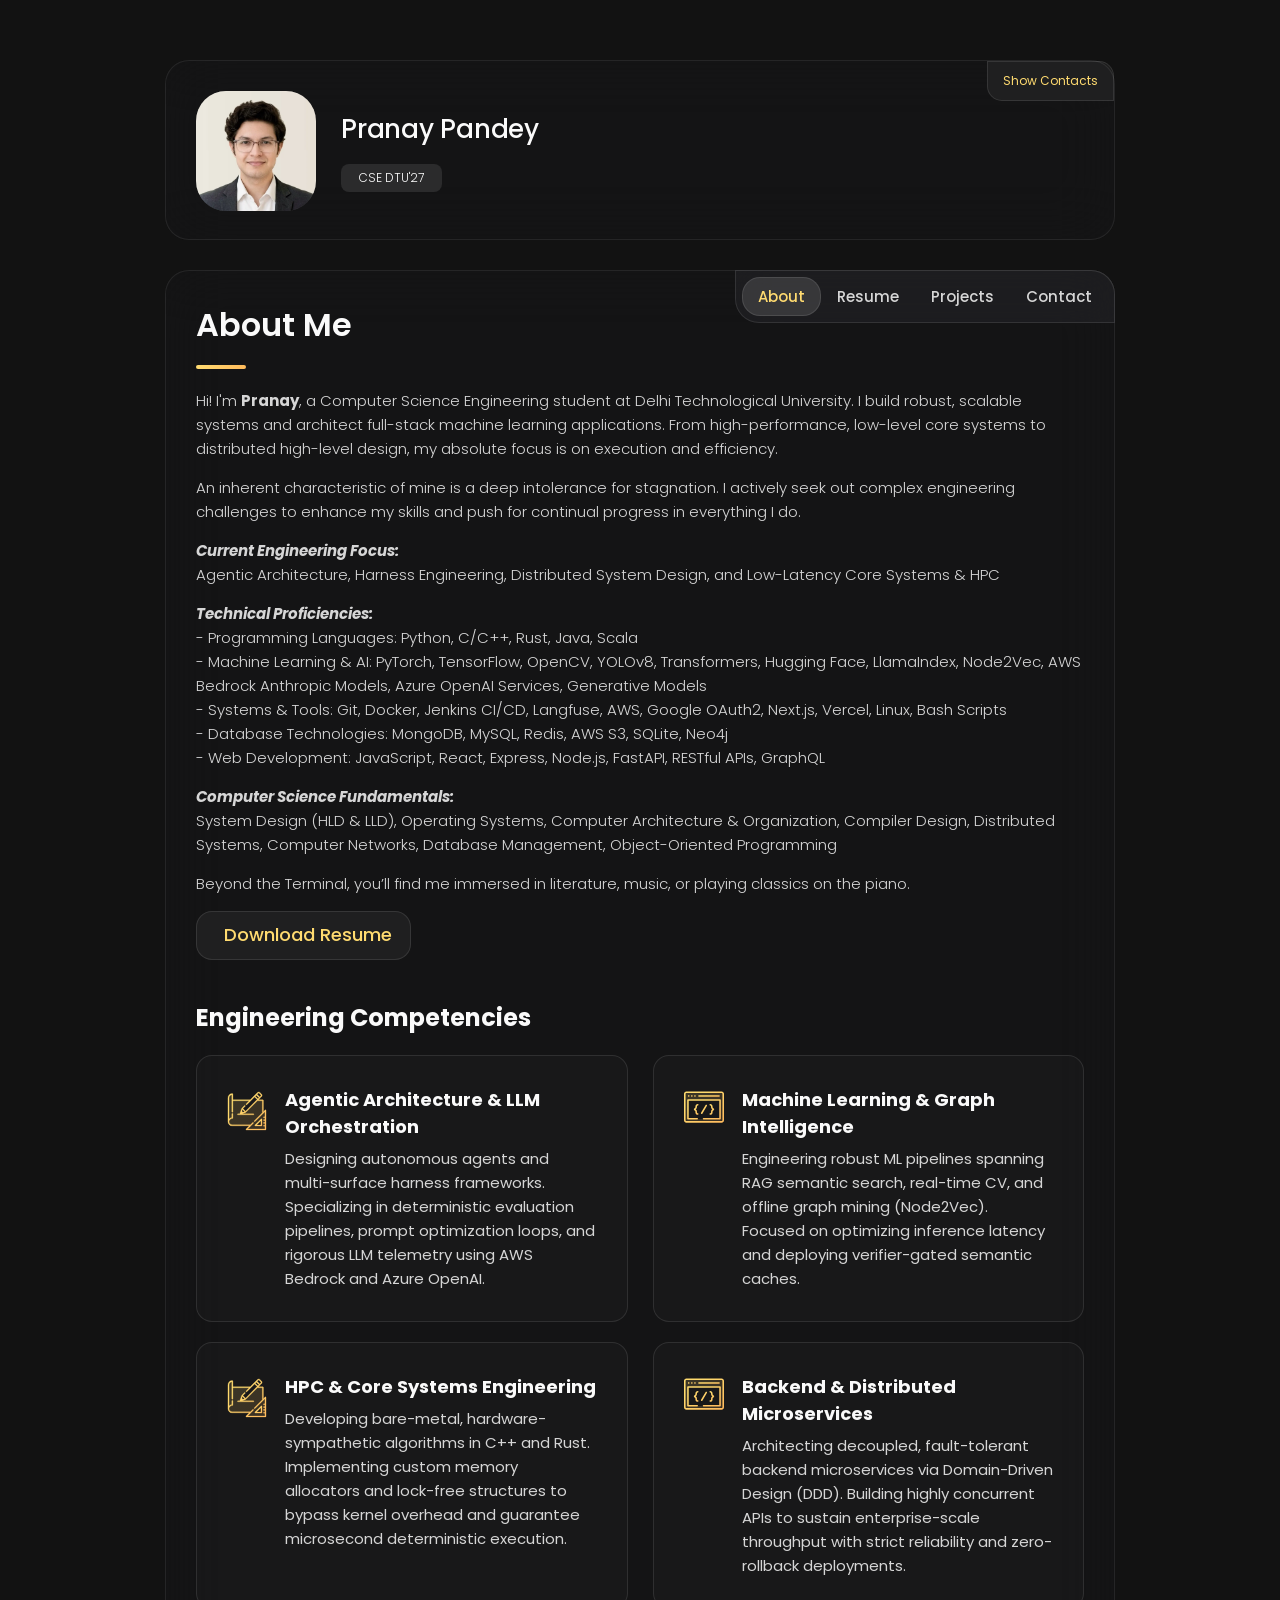
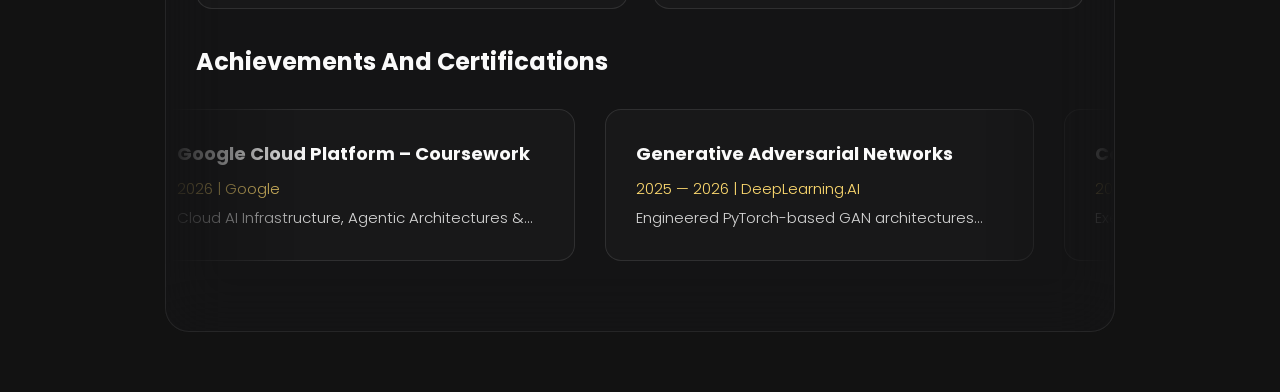
==== commit c7a071db: "style: enforce vertical grid alignment and bump leetcode count" ====
--- a/index.html
+++ b/index.html
@@ -436,7 +436,7 @@
                   <div class="testimonials-text" data-testimonials-text>
                     <p style="color: var(--orange-yellow-crayola); margin-bottom: 5px;">2024 &mdash; 2026 | LeetCode & CodeForces</p>
                     <p>
-                      Executed algorithmic problem-solving across 250+ competitive programming challenges in Python and Java. Optimized data structure selection to enforce strict time-space complexity bounds and ensure deterministic execution.
+                      Executed algorithmic problem-solving across 300+ competitive programming challenges in Python and Java. Optimized data structure selection to enforce strict time-space complexity bounds and ensure deterministic execution.
                     </p>
                   </div>
                 </div>
@@ -582,8 +582,79 @@
 
         <section class="timeline">
 
+        <section class="timeline">
+
+          <div class="title-wrapper">
+            <div class="icon-box">
+              <ion-icon name="book-outline"></ion-icon>
+            </div>
+            <h3 class="h3">Achievements & Certifications</h3>
+          </div>
+
+          <ol class="timeline-list">
+
+            <li class="timeline-item">
+                <h4 class="h4 timeline-item-title">Google Cloud Platform – Coursework</h4>
+                <span>2026</span>
+                <p class="timeline-text">
+                  Completed coursework in Cloud AI Infrastructure, Agentic Architectures & Cloud Cybersecurity.
+                </p>
+            </li>
+
+            <li class="timeline-item">
+                <h4 class="h4 timeline-item-title">Generative Adversarial Networks (GANs) Specialization by DeepLearning.AI</h4>
+                <span>2025 — 2026</span>
+                <p class="timeline-text">
+                  Engineered PyTorch-based GAN architectures (StyleGAN, CycleGAN, Pix2Pix) for high-fidelity image synthesis and style transfer. Applied architectural regularization techniques to stabilize discriminator training and mitigate mode collapse.
+                </p>
+            </li>
+
+            <li class="timeline-item">
+                <h4 class="h4 timeline-item-title">Competitive Programming and DSA : LeetCode & CodeForces</h4>
+                <span>2024 — 2026</span>
+                <p class="timeline-text">
+                  Executed algorithmic problem-solving across 300+ competitive programming challenges in Python and Java. Optimized data structure selection to enforce strict time-space complexity bounds and ensure deterministic execution.
+                </p>
+            </li>
+
+            <li class="timeline-item">
+              <h4 class="h4 timeline-item-title">Deep Learning Specialization by DeepLearning.AI</h4>
+              <span>2024 — 2025</span>
+              <p class="timeline-text">
+                Architected and trained deep neural networks—spanning CNNs, RNNs, and LSTMs—focusing on gradient descent optimization, hyperparameter tuning, and efficient forward-pass inference for complex data modeling.
+              </p>
+            </li>
+
+            <li class="timeline-item">
+              <h4 class="h4 timeline-item-title">2nd Place, Adobe DevCraft Hackathon (InvictusDTU)</h4>
+              <span>2023 — 2024</span>
+              <p class="timeline-text">
+                Engineered a high-precision Naive Bayes document classification model achieving 95%+ accuracy. Optimized the algorithmic architecture to minimize misclassification and drastically reduce latency in automated document processing pipelines.
+              </p>
+            </li>
+
+            <li class="timeline-item">
+              <h4 class="h4 timeline-item-title">Machine Learning Specialization by DeepLearning.AI & Stanford</h4>
+              <span>2023 — 2024</span>
+              <p class="timeline-text">
+                Implemented foundational supervised and unsupervised learning algorithms (Regression, Clustering, Ensembles). Executed rigorous model evaluation and validation protocols to ensure predictive accuracy and deployment readiness.
+              </p>
+            </li>
+          </ol>
+        </section>
+
+      
+
         
         <section class="resume-viewer" style="margin-bottom: 40px;">
+
+          <div class="title-wrapper" style="margin-bottom: 25px;">
+            <div class="icon-box">
+              <ion-icon name="document-text-outline"></ion-icon>
+            </div>
+            <h3 class="h3">Document Preview</h3>
+          </div>
+        
           <div class="resume-preview-container" style="
             position: relative;
             background: rgba(30, 30, 35, 0.25);
@@ -619,154 +690,6 @@
             </div>
 
           </div>
-        </section>
-
-        <section class="timeline">
-
-          <div class="title-wrapper">
-            <div class="icon-box">
-              <ion-icon name="book-outline"></ion-icon>
-            </div>
-            <h3 class="h3">Achievements & Certifications</h3>
-          </div>
-
-          <ol class="timeline-list">
-
-            <li class="timeline-item">
-                <h4 class="h4 timeline-item-title">Google Cloud Platform – Coursework</h4>
-                <span>2026</span>
-                <p class="timeline-text">
-                  Completed coursework in Cloud AI Infrastructure, Agentic Architectures & Cloud Cybersecurity.
-                </p>
-            </li>
-
-            <li class="timeline-item">
-                <h4 class="h4 timeline-item-title">Generative Adversarial Networks (GANs) Specialization by DeepLearning.AI</h4>
-                <span>2025 — 2026</span>
-                <p class="timeline-text">
-                  Engineered PyTorch-based GAN architectures (StyleGAN, CycleGAN, Pix2Pix) for high-fidelity image synthesis and style transfer. Applied architectural regularization techniques to stabilize discriminator training and mitigate mode collapse.
-                </p>
-            </li>
-
-            <li class="timeline-item">
-                <h4 class="h4 timeline-item-title">Competitive Programming and DSA : LeetCode & CodeForces</h4>
-                <span>2024 — 2026</span>
-                <p class="timeline-text">
-                  Executed algorithmic problem-solving across 250+ competitive programming challenges in Python and Java. Optimized data structure selection to enforce strict time-space complexity bounds and ensure deterministic execution.
-                </p>
-            </li>
-
-            <li class="timeline-item">
-              <h4 class="h4 timeline-item-title">Deep Learning Specialization by DeepLearning.AI</h4>
-              <span>2024 — 2025</span>
-              <p class="timeline-text">
-                Architected and trained deep neural networks—spanning CNNs, RNNs, and LSTMs—focusing on gradient descent optimization, hyperparameter tuning, and efficient forward-pass inference for complex data modeling.
-              </p>
-            </li>
-
-            <li class="timeline-item">
-              <h4 class="h4 timeline-item-title">2nd Place, Adobe DevCraft Hackathon (InvictusDTU)</h4>
-              <span>2023 — 2024</span>
-              <p class="timeline-text">
-                Engineered a high-precision Naive Bayes document classification model achieving 95%+ accuracy. Optimized the algorithmic architecture to minimize misclassification and drastically reduce latency in automated document processing pipelines.
-              </p>
-            </li>
-
-            <li class="timeline-item">
-              <h4 class="h4 timeline-item-title">Machine Learning Specialization by DeepLearning.AI & Stanford</h4>
-              <span>2023 — 2024</span>
-              <p class="timeline-text">
-                Implemented foundational supervised and unsupervised learning algorithms (Regression, Clustering, Ensembles). Executed rigorous model evaluation and validation protocols to ensure predictive accuracy and deployment readiness.
-              </p>
-            </li>
-          </ol>
-        </section>
-        
-        <section class="skill">
-
-          <h3 class="h3 skills-title">Skills</h3>
-
-          <ul class="skills-list content-card">
-
-            <li class="skills-item">
-
-              <div class="title-wrapper">
-                <h5 class="h5">Core Computer Science Fundamentals - OOPS, CN, OS, CSAO, etc</h5>
-                <data value="90"></data>
-              </div>
-
-              <div class="skill-progress-bg">
-                <div class="skill-progress-fill" style="width: 90%;"></div>
-              </div>
-
-            </li>
-
-            <li class="skills-item">
-
-              <div class="title-wrapper">
-                <h5 class="h5">Languages : Java, Python, C/C++, Rust</h5>
-                <data value="90"></data>
-              </div>
-
-              <div class="skill-progress-bg">
-                <div class="skill-progress-fill" style="width: 90%;"></div>
-              </div>
-
-            </li>
-
-            <li class="skills-item">
-
-              <div class="title-wrapper">
-                <h5 class="h5">Machine Learning : CV, NLP, LLMs, RAG, GANs, RL</h5>
-                <data value="85"></data>
-              </div>
-
-              <div class="skill-progress-bg">
-                <div class="skill-progress-fill" style="width: 85%;"></div>
-              </div>
-
-            </li>
-
-            <li class="skills-item">
-
-              <div class="title-wrapper">
-                <h5 class="h5">MERN Full-Stack Web Development</h5>
-                <data value="85"></data>
-              </div>
-
-              <div class="skill-progress-bg">
-                <div class="skill-progress-fill" style="width: 85%;"></div>
-              </div>
-
-            </li>
-
-            <li class="skills-item">
-
-              <div class="title-wrapper">
-                <h5 class="h5">Database Management System Technologies</h5>
-                <data value="80"></data>
-              </div>
-
-              <div class="skill-progress-bg">
-                <div class="skill-progress-fill" style="width: 80%;"></div>
-              </div>
-
-            </li>
-            <li class="skills-item">
-
-              <div class="title-wrapper">
-                <h5 class="h5">System Design - HLD, LLD</h5>
-                <data value="90"></data>
-              </div>
-
-              <div class="skill-progress-bg">
-                <div class="skill-progress-fill" style="width: 90%;"></div>
-              </div>
-
-            </li>
-
-          </ul>
-
         </section>
 
       </article>
--- a/assets/css/style.css
+++ b/assets/css/style.css
@@ -1036,12 +1036,12 @@
   100% { transform: scale(1); }
 }
 
-.project-item > a { width: 100%; }
+.project-item > a { width: 100%; height: 100%; display: flex; flex-direction: column; }
 
 .project-img {
   position: relative;
   width: 100%;
-  height: 180px;
+  height: 220px;
   border-radius: 16px;
   overflow: hidden;
   margin-bottom: 15px;
@@ -1104,6 +1104,7 @@
   text-transform: capitalize;
   line-height: 1.3;
   margin-top : 5px ;
+  min-height: 60px;
 }
 .project-item > a:hover .project-title { color: var(--orange-yellow-crayola); }
 
@@ -2084,5 +2085,16 @@
   font-weight: var(--fw-300);
   opacity: 0.8;
   margin: 15px 10px;
+  margin-top: auto;
   line-height: 1.6;
 }
+
+
+.modal-content {
+  max-height: 75vh;
+  overflow-y: auto;
+  padding-right: 15px;
+}
+.modal-content::-webkit-scrollbar { width: 6px; }
+.modal-content::-webkit-scrollbar-track { background: rgba(255, 255, 255, 0.05); border-radius: 8px; }
+.modal-content::-webkit-scrollbar-thumb { background: rgba(255, 255, 255, 0.15); border-radius: 8px; }
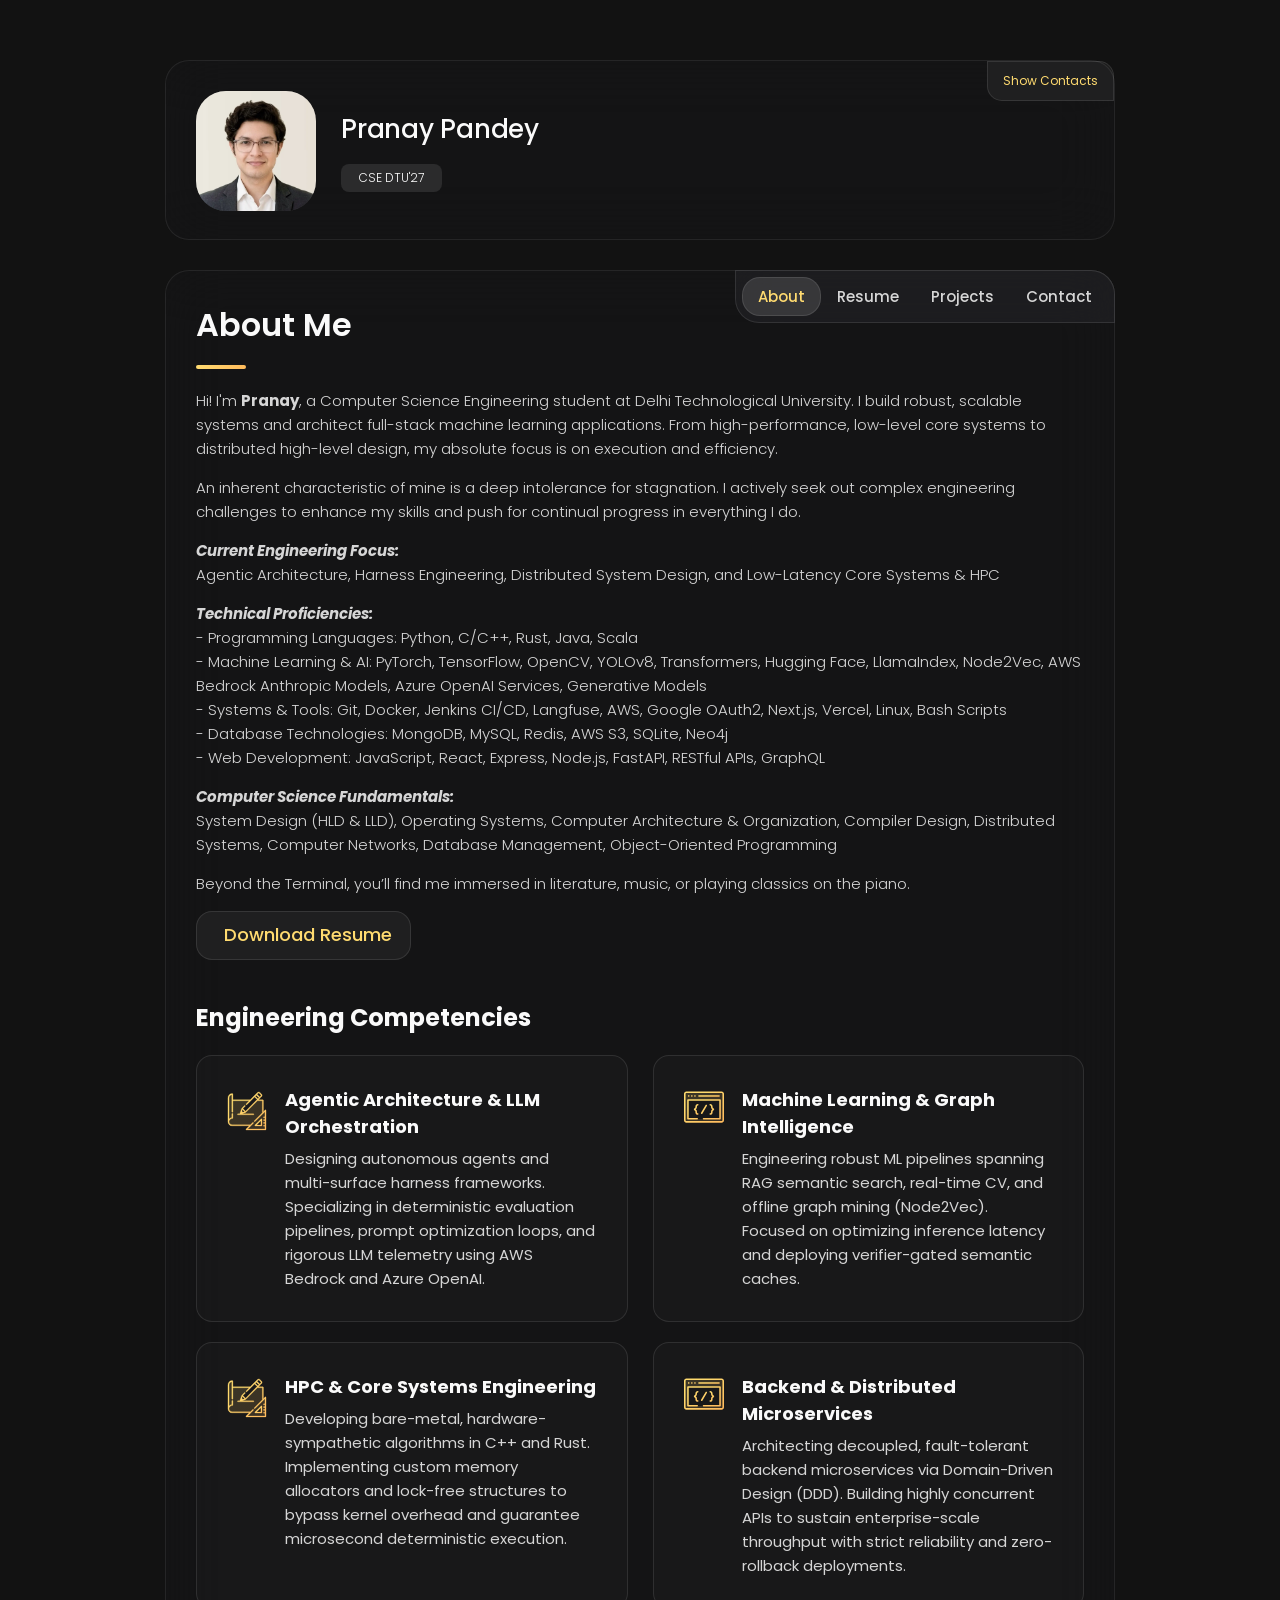
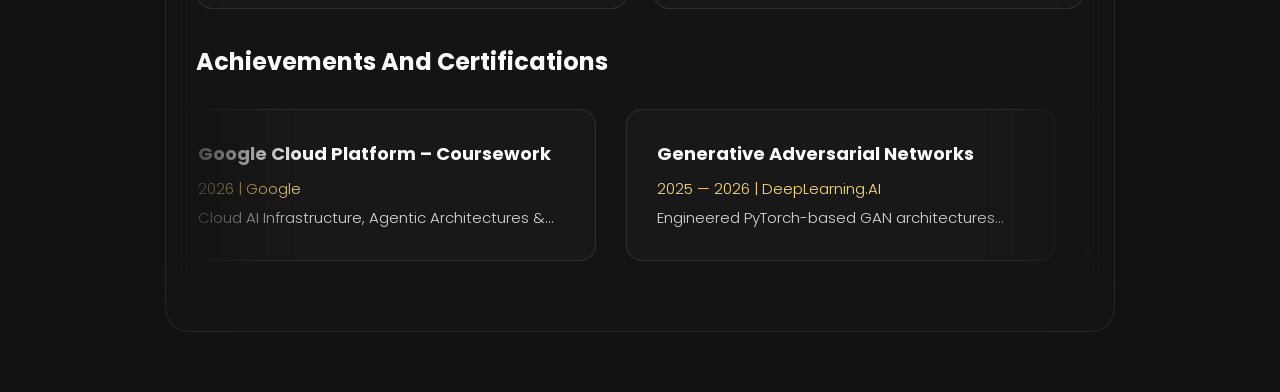
==== commit a9eb1fab: "content: shorten c++ project short summary" ====
--- a/index.html
+++ b/index.html
@@ -807,7 +807,7 @@
                 <h3 class="project-title" data-testimonials-title>Modular C++ Ride-Sharing System — Spatial Matching Engine</h3>
                 <p class="project-category">System Design</p>
                 <p class="project-short-summary">
-                  A high-performance, Domain-Driven Design C++ backend featuring lock-free surge pricing, custom memory pooling, and sub-millisecond spatial grid matching.
+                  A high-performance, Domain-Driven C++ backend featuring lock-free surge pricing, custom memory pools, and sub-millisecond spatial matching.
                 </p>
                 <div class="project-description" data-testimonials-text style="display: none;">
                   <p><strong>Category:</strong> System Design</p>
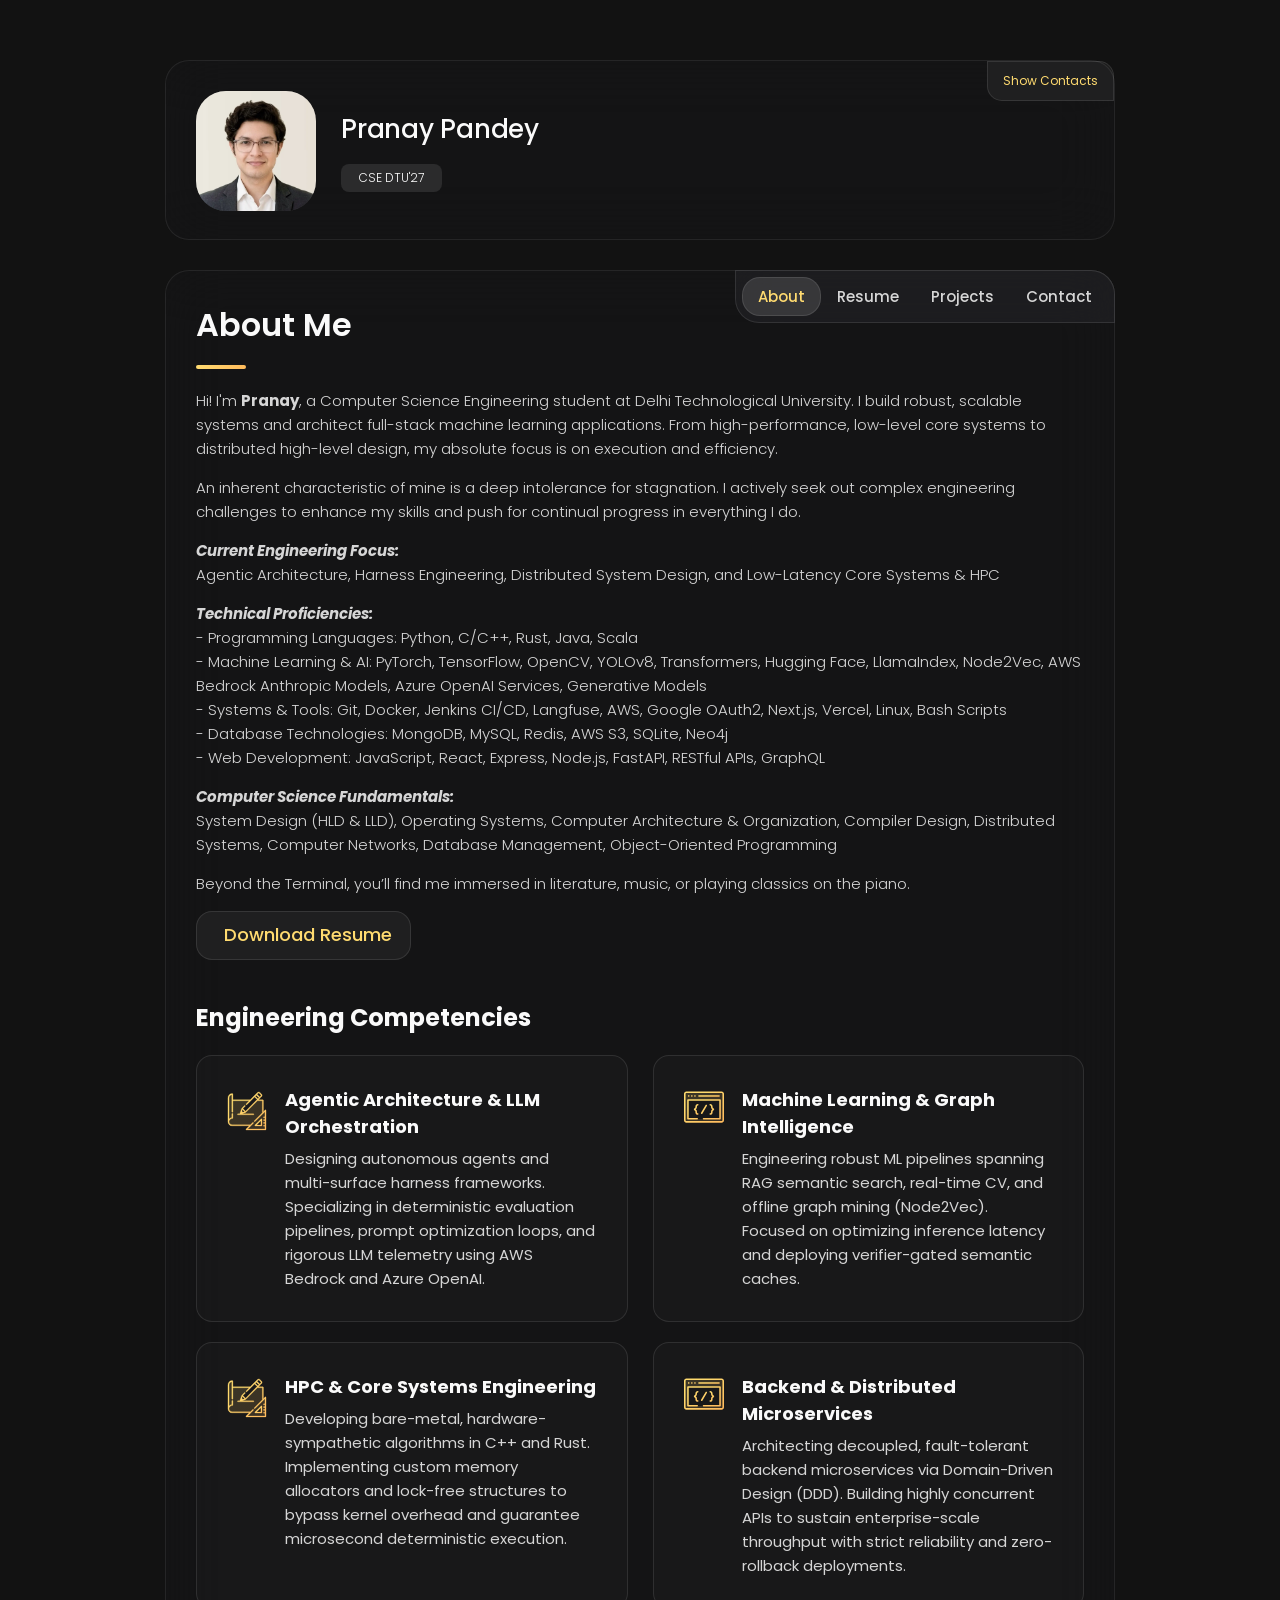
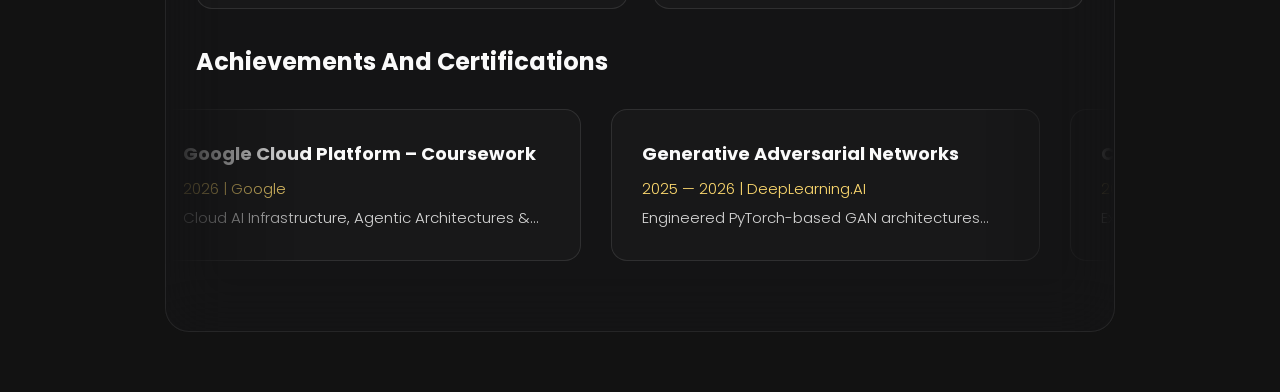
==== commit 1427495d: "content: update phone number" ====
--- a/index.html
+++ b/index.html
@@ -161,7 +161,7 @@
             </div>
             <div class="contact-info">
               <p class="contact-title">Phone</p>
-              <a href="tel:+91xxxxxxxxxx" class="contact-link">+91 0123456789</a>
+              <a href="tel:+918130630514" class="contact-link">+91 8130630514</a>
             </div>
           </li>
           <li class="contact-item">
--- a/assets/css/style.css
+++ b/assets/css/style.css
@@ -1041,7 +1041,7 @@
 .project-img {
   position: relative;
   width: 100%;
-  height: 220px;
+  aspect-ratio: 4 / 3;
   border-radius: 16px;
   overflow: hidden;
   margin-bottom: 15px;
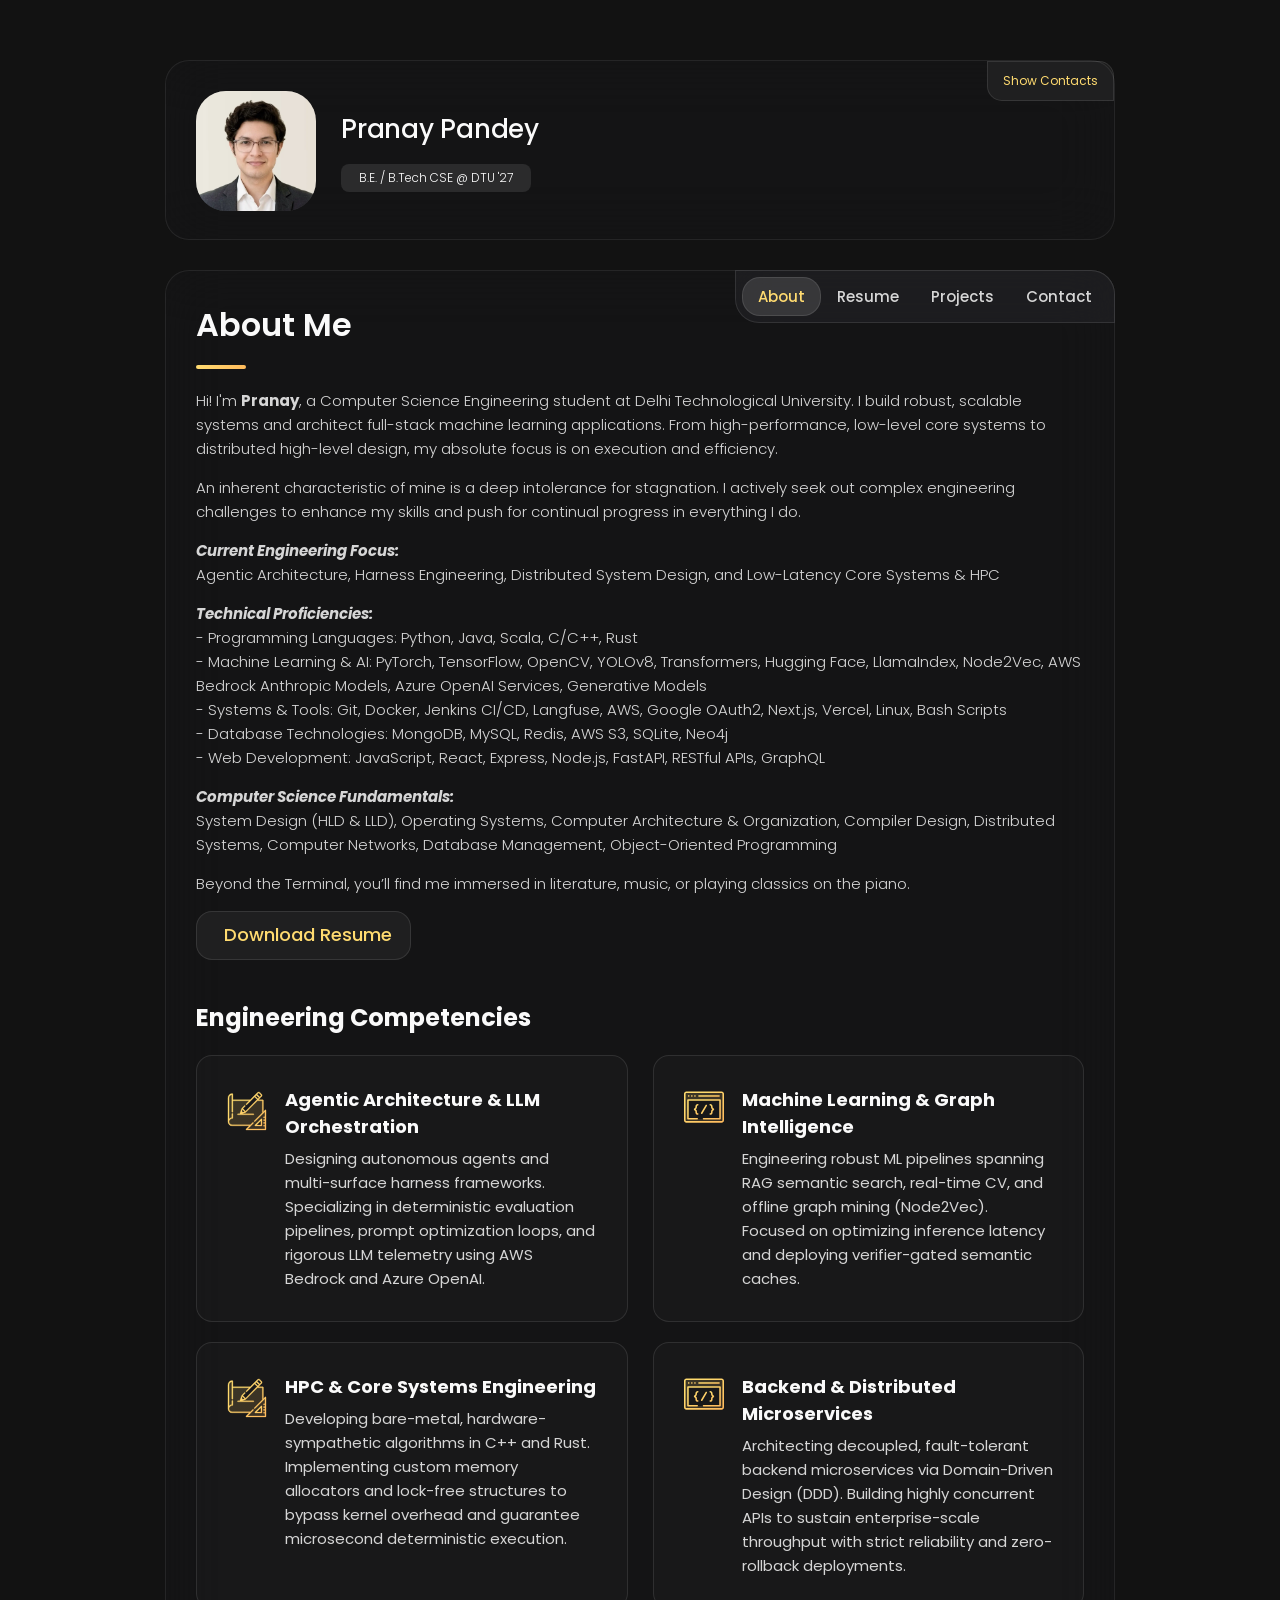
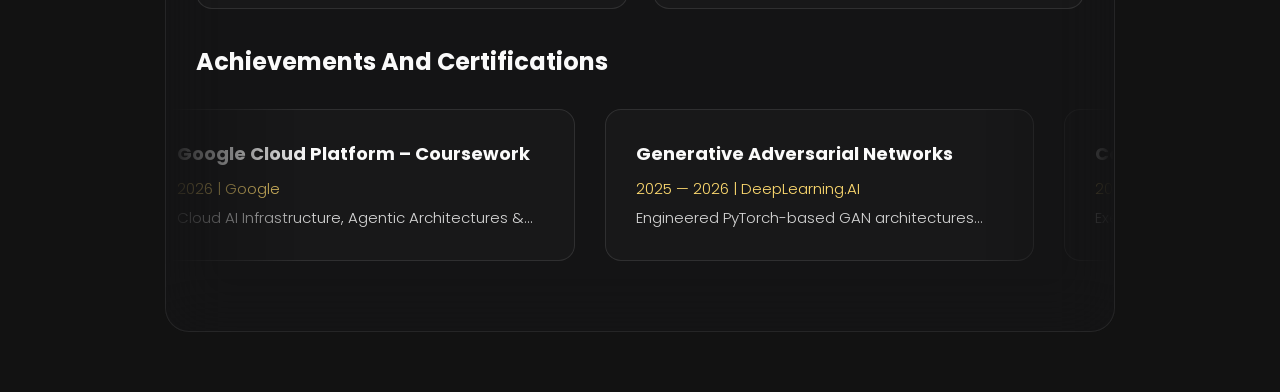
==== commit 27aea00d: "chore: update portfolio metadata and remove og:image" ====
--- a/index.html
+++ b/index.html
@@ -30,24 +30,28 @@
     SEO search engine optimization meta tags
   -->
 
-  <meta name="description" content="Pranay Pandey | CSE DTU'27 | Adobe Product SWE Intern'26 | DRDO ML Intern'25. Official Portfolio of Pranay Pandey, Specializing in Machine Learning, Agentic RAG, and scalable System Design (LLD/HLD). Featuring projects in System Design, RAG/LLMs, Computer Vision, and high-performance Backend development.">
-
-  <meta name="keywords" content="Pranay Pandey, Pranay Pandey DTU, Pranay Pandey Software Engineer, Product SWE Intern Adobe, Adobe, Defence Research And Development Organisation, DRDO, ML Intern DRDO, Machine Learning, Deep Learning, Generative AI, Computer Vision, Natural Language Processing, System Design, C++, Python, Java, MERN Stack, FastAPI, PyTorch, TensorFlow, YOLOv8, RAG, LlamaIndex, Domain-Driven Design, Delhi Technological University, LLM Orchestration, Retrieval-Augmented Generation, Drogon Framework, High-Concurrency Systems, RESTful API Design, Microservices Architecture, JWT Authentication, Google OAuth2, MongoDB, MySQL, AWS S3, Redis, Neo4j, Software Engineering, Portfolio">
+  <meta name="description" content="Pranay Pandey | BE/BTech CSE DTU'27 | Adobe Product SWE Intern'26 | DRDO ML Intern'25. Official Portfolio of Pranay Pandey, Specializing in Machine Learning, Agent Orchestration and Architecture, RAG, and scalable System Design (LLD/HLD). Featuring projects in System Design, RAG/LLMs, Computer Vision, and high-performance Backend development.">
+
+  <meta name="keywords" content="Pranay Pandey, Pranay Pandey DTU, Pranay Pandey Software Engineer, Product SWE Intern Adobe, Adobe, Defence Research And Development Organisation, DRDO, ML Intern DRDO, Delhi Technological University, Delhi College of Engineering, DCE, Agentic Architecture, Agent Orchestration, Internship, Software Developer, SDE, SWE, Quant, HFT, Research, Scientist, Engineer, Fresher SWE SDE Software Engineer, Machine Learning, Deep Learning, Generative AI, Computer Vision, Natural Language Processing, System Design, C++, Python, Java, MERN Stack, FastAPI, PyTorch, TensorFlow, YOLOv8, RAG, LlamaIndex, Domain-Driven Design, Delhi Technological University, LLM Orchestration, Retrieval-Augmented Generation, Drogon Framework, High-Concurrency Systems, RESTful API Design, Microservices Architecture, JWT Authentication, Google OAuth2, MongoDB, MySQL, AWS S3, Redis, Neo4j, Software Engineering, Portfolio, Hansraj Model School, Narayana Academy, Sant Gyaneshwar Model School, Delhi, India, Pranay Pandey Resume, Pranay Pandey Projects, Pranay Pandey Achievements, Pranay Pandey Certifications, Pranay Pandey Competitive Programming, Pranay Pandey LeetCode, Pranay Pandey Codeforces, Pranay Pandey Instagram, Pranay Pandey LinkedIn, Pranay Pandey GitHub, Pranay Pandey Email, Pranay Pandey Phone, Pranay Pandey Birthday, Pranay Pandey Location, Pranay Pandey Resume Download, Pranay Pandey Resume PDF, Pranay Pandey Resume Preview, Pranay Pandey Resume View, Pranay Pandey Resume Download PDF, Pranay Pandey Resume Download Link, Pranay Pandey Resume Downloadable PDF, Pranay Pandey Resume Downloadable Link, Pranay Pandey Resume Downloadable File, Pranay Pandey Resume Downloadable Document, Pranay Pandey Resume Downloadable Format, Pranay Pandey Resume Downloadable Version, Pranay Pandey Resume Downloadable Copy, Pranay Pandey Resume Downloadable Resource, Pranay Pandey Resume Downloadable Material, quantitative finance, high-frequency trading, algorithmic trading, quantitative research, quantitative analysis, financial engineering, risk management, portfolio optimization, derivatives pricing, statistical modeling, time series analysis, machine learning in finance, deep learning in finance, natural language processing in finance, reinforcement learning in finance, financial data analysis, financial modeling, financial forecasting, financial algorithms, financial software development, Machine Learning Researcher, ML Scientist, AI Researcher, AI Scientist, AI Engineer, Artificial Intelligence, Data Science, Data Analysis, Data Engineering, Data Visualization, Data Mining, Big Data, Cloud Computing, Cloud Services, Cloud Infrastructure, Cloud Architecture, Cloud Security, Cloud Deployment, Cloud Management, Cloud Optimization, Cloud Automation, Cloud Orchestration, Cloud Monitoring, Cloud Performance Tuning, Cloud Cost Management, Cloud Scalability, Cloud Reliability, Cloud Availability, Cloud Disaster Recovery, Cloud Backup Solutions, Cloud Migration Strategies, Cloud Compliance and Governance, Cloud Service Providers, Cloud Platforms, Cloud Technologies, Cloud Solutions, Cloud Best Practices, Cloud Industry Trends, Cloud Innovations, Cloud Future Directions, Cloud Case Studies, Cloud Success Stories, Cloud Challenges and Solutions, Cloud Implementation Strategies, Cloud Adoption Frameworks, Cloud Transformation Roadmaps, Cloud Digital Transformation, Cloud Business Value, Cloud ROI, Cloud Cost Optimization Techniques, Cloud Resource Management, Cloud Service Level Agreements (SLAs), Cloud Performance Metrics, Cloud Benchmarking, Cloud Testing and Validation, Cloud Security Best Practices, Cloud Threat Detection and Prevention, Cloud Incident Response and Recovery, Cloud Compliance Auditing and Reporting, Cloud Regulatory Requirements and Standards, Cloud Data Privacy and Protection Measures, Cloud Identity and Access Management (IAM), Cloud Encryption and Key Management Solutions, Cloud Network Security Architectures, Cloud Application Security Strategies, Cloud Vulnerability Assessment and Penetration Testing (VAPT), Cloud Security Monitoring and Logging Solutions, Cloud Security Incident Management and Response Plans, Cloud Security Awareness and Training Programs, Cloud Security Governance and Risk Management Frameworks, Cloud Security Policies and Procedures, Cloud Security Auditing and Compliance Reporting Tools, Cloud Security Automation and Orchestration Solutions, Cloud Security Threat Intelligence and Analysis Platforms, Cloud Security Incident Response Playbooks and Runbooks, Cloud Security Metrics and Key Performance Indicators (KPIs), Cloud Security Best Practices for DevOps and CI/CD Pipelines, Cloud Security Best Practices for Containerization and Kubernetes Environments, Cloud Security Best Practices for Serverless Architectures and Functions as a Service (FaaS), Cloud Security Best Practices for Multi-Cloud and Hybrid Cloud Environments, Cloud Security Best Practices for Internet of Things (IoT) Devices and Edge Computing, Cloud Security Best Practices for Artificial Intelligence (AI) and Machine Learning (ML) Workloads, Cloud Security Best Practices for Blockchain and Distributed Ledger Technologies (DLT), Cloud Security Best Practices for Big Data Analytics and Data Lakes, Cloud Security Best Practices for Software as a Service (SaaS) Applications and Platforms, Cloud Security Best Practices for Platform as a Service (PaaS) Offerings and Services, Cloud Security Best Practices for Infrastructure as a Service (IaaS) Providers and Solutions">
   
   <meta name="author" content="Pranay Pandey">
   <meta name="robots" content="index, follow">
 
   <meta property="og:type" content="website">
   <meta property="og:url" content="https://pranay013.github.io/PortfolioOnePranay/">
-  <meta property="og:title" content="Pranay Pandey | Software Engineer & AI/ML Specialist">
-  <meta property="og:description" content="Portfolio of Pranay Pandey, CSE undergraduate at DTU. View my projects in AI/ML, System Design, Full-Stack Web Development, and my internship experiences at Adobe and DRDO.">
+  <meta property="og:title" content="Pranay Pandey | Portfolio - SWE / ML">
+  <meta property="og:description" content="Pranay Pandey, BE/BTech CSE @ DTU'27. Former Intern @ Adobe and DRDO. View my projects in AI/ML, Core Systems, Full-Stack Web Dev, and my Software Engineering Experience.">
+  <!--
   <meta property="og:image" content="https://pranay013.github.io/PortfolioOnePranay/assets/images/pranay_headshot_edited_squarecrop_round_corner_mod.png">
+  -->
 
   <meta property="twitter:card" content="summary_large_image">
   <meta property="twitter:url" content="https://pranay013.github.io/PortfolioOnePranay/">
-  <meta property="twitter:title" content="Pranay Pandey | Software Engineer & AI/ML Specialist">
-  <meta property="twitter:description" content="Portfolio of Pranay Pandey, CSE undergraduate at DTU. View my projects in AI/ML, System Design, Full-Stack Web Development, and my internship experiences at Adobe and DRDO.">
+  <meta property="twitter:title" content="Pranay Pandey | Portfolio - SWE / ML">
+  <meta property="twitter:description" content="Pranay Pandey, BE/BTech CSE @ DTU'27. Former Intern @ Adobe and DRDO. View my projects in AI/ML, Core Systems, Full-Stack Web Dev, and my Software Engineering Experience.">
+  <!--
   <meta property="twitter:image" content="https://pranay013.github.io/PortfolioOnePranay/assets/images/pranay_headshot_edited_squarecrop_round_corner_mod.png">
+  -->
 
   <script type="application/ld+json">
   {
@@ -55,8 +59,7 @@
     "@type": "Person",
     "name": "Pranay Pandey",
     "url": "https://pranay013.github.io/PortfolioOnePranay/",
-    "image": "https://pranay013.github.io/PortfolioOnePranay/assets/images/pranay_headshot_edited_squarecrop_round_corner_mod.png",
-    "jobTitle": "Software Systems Engineer & AI/ML Specialist",
+    "jobTitle": "Software Developer & AI/ML Engineer",
     "email": "pranaypandey2005@gmail.com",
     "worksFor": [
       {
@@ -75,11 +78,11 @@
       },
       {
         "@type": "CramSchoolOrHighSchool",
-        "name": "Narayana Academy & Sant Gyaneshwar Model School"
+        "name": "Narayana Academy & Sant Gyaneshwar Model School - Delhi"
       },
       {
         "@type": "SchoolOrHighSchool",
-        "name": "Hans Raj Model School - Punjabi Bagh"
+        "name": "Hansraj Model School - Delhi"
       }
     ],
     "award": "2nd Place, Adobe Invictus DevCraft Hackathon",
@@ -134,7 +137,7 @@
 
         <div class="info-content">
           <h1 class="name" title="Pranay Pandey">Pranay Pandey</h1>
-          <p class="title">CSE DTU'27</p> 
+          <p class="title">B.E. / B.Tech CSE @ DTU '27</p> 
         </div>
 
         <button class="info_more-btn" data-sidebar-btn>
@@ -294,7 +297,7 @@
           </p>
           <p>
             <b><em>Technical Proficiencies:</em></b><br>
-            - Programming Languages: Python, C/C++, Rust, Java, Scala<br>
+            - Programming Languages: Python, Java, Scala, C/C++, Rust<br>
             - Machine Learning & AI: PyTorch, TensorFlow, OpenCV, YOLOv8, Transformers, Hugging Face, LlamaIndex, Node2Vec, AWS Bedrock Anthropic Models, Azure OpenAI Services, Generative Models<br>
             - Systems & Tools: Git, Docker, Jenkins CI/CD, Langfuse, AWS, Google OAuth2, Next.js, Vercel, Linux, Bash Scripts<br>
             - Database Technologies: MongoDB, MySQL, Redis, AWS S3, SQLite, Neo4j<br>
@@ -525,7 +528,7 @@
             </li>
              <li class="timeline-item">
 
-              <h4 class="h4 timeline-item-title">Hans Raj Model School - Punjabi Bagh, Delhi</h4>
+              <h4 class="h4 timeline-item-title">Hansraj Model School - Delhi</h4>
               <span>2009 — 2021</span>
               <p class="timeline-text">
                 X Grade - CBSE 
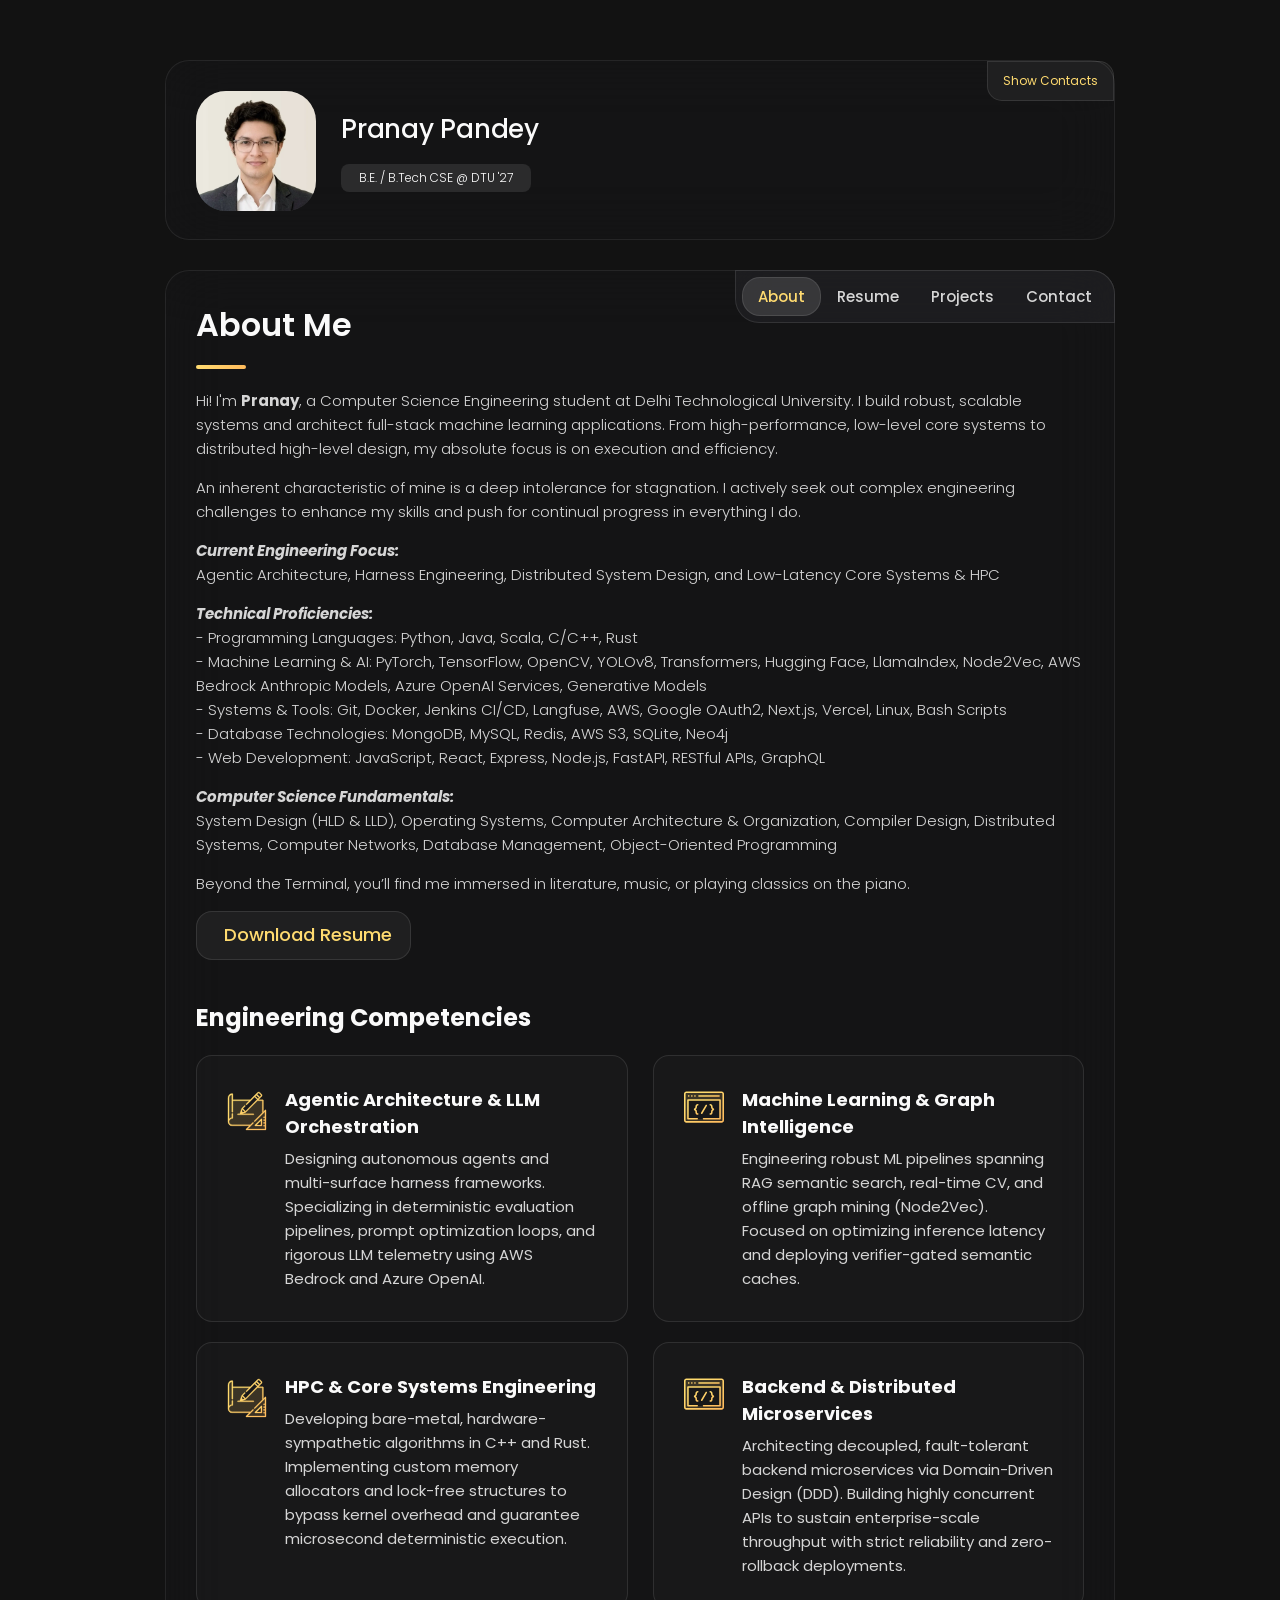
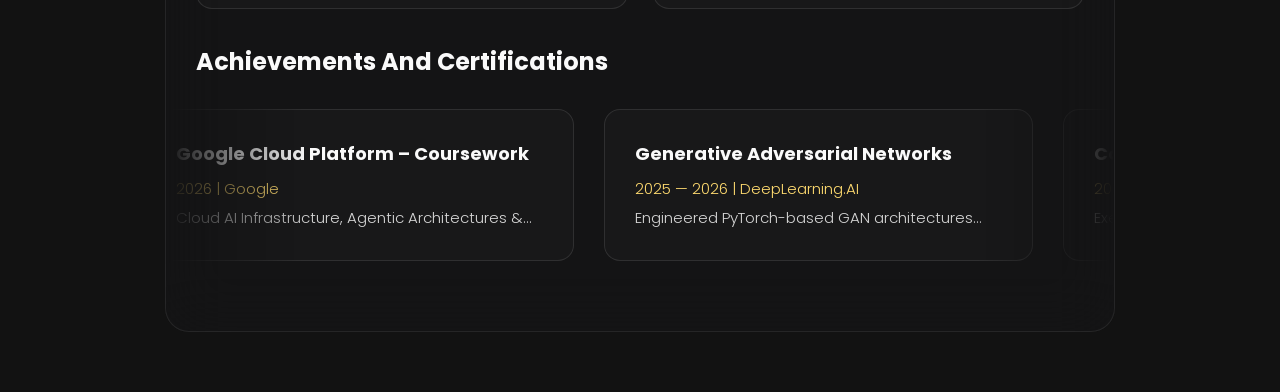
==== commit 781d1d60: "resume update oct" ====
--- a/index.html
+++ b/index.html
@@ -219,7 +219,7 @@
         </ul>
         <ul style="display: flex; justify-content: center; padding-top: 15px; padding-bottom:15px ;">
           <li>
-            <a href="./PranayPandey_Resume_Sep2026.pdf" download class="resume-download-btn">
+            <a href="./PranayPandey_Resume_Oct2026_OCam.pdf" download class="resume-download-btn">
             <ion-icon name="download-outline"></ion-icon>
             <span style="font-size: 13px;">Download Resume</span>
             </a>
@@ -311,7 +311,7 @@
             Beyond the Terminal, you’ll find me immersed in literature, music, or playing classics on the piano.
           </p>
           <p>
-            <a href="./PranayPandey_Resume_Sep2026.pdf" download class="resume-download-btn mobile-only-resume-btn">
+            <a href="./PranayPandey_Resume_Oct2026_OCam.pdf" download class="resume-download-btn mobile-only-resume-btn">
               <ion-icon name="download-outline"></ion-icon>
               <span>Download Resume</span>
             </a>
@@ -439,7 +439,7 @@
                   <div class="testimonials-text" data-testimonials-text>
                     <p style="color: var(--orange-yellow-crayola); margin-bottom: 5px;">2024 &mdash; 2026 | LeetCode & CodeForces</p>
                     <p>
-                      Executed algorithmic problem-solving across 300+ competitive programming challenges in Python and Java. Optimized data structure selection to enforce strict time-space complexity bounds and ensure deterministic execution.
+                      Executed algorithmic problem-solving across 350+ competitive programming challenges in Python and Java. Optimized data structure selection to enforce strict time-space complexity bounds and ensure deterministic execution.
                     </p>
                   </div>
                 </div>
@@ -552,7 +552,7 @@
           <ol class="timeline-list">
 
             <li class="timeline-item">
-              <h4 class="h4 timeline-item-title">Product (SWE) Intern @ Adobe</h4>
+              <h4 class="h4 timeline-item-title">Product SWE Intern @ Adobe</h4>
               <span>May 2026 — Jul 2026</span>
               <p class="timeline-text">
                 <em>Technologies: Python, Scala, AWS-Bedrock Anthropic Models, Azure OpenAI Services, Langfuse, Jenkins CI/CD, Git, Jira</em><br>
@@ -616,7 +616,7 @@
                 <h4 class="h4 timeline-item-title">Competitive Programming and DSA : LeetCode & CodeForces</h4>
                 <span>2024 — 2026</span>
                 <p class="timeline-text">
-                  Executed algorithmic problem-solving across 300+ competitive programming challenges in Python and Java. Optimized data structure selection to enforce strict time-space complexity bounds and ensure deterministic execution.
+                  Executed algorithmic problem-solving across 350+ competitive programming challenges in Python and Java. Optimized data structure selection to enforce strict time-space complexity bounds and ensure deterministic execution.
                 </p>
             </li>
 
@@ -671,11 +671,11 @@
           ">
             
             <div class="resume-preview-actions">
-              <a href="./PranayPandey_Resume_Sep2026.pdf" target="_blank" class="form-btn resume-action-btn">
+              <a href="./PranayPandey_Resume_Oct2026_OCam.pdf" target="_blank" class="form-btn resume-action-btn">
                 <ion-icon name="eye-outline"></ion-icon>
                 <span>View Full</span>
               </a>
-              <a href="./PranayPandey_Resume_Sep2026.pdf" download class="resume-download-btn resume-action-btn">
+              <a href="./PranayPandey_Resume_Oct2026_OCam.pdf" download class="resume-download-btn resume-action-btn">
                 <ion-icon name="download-outline"></ion-icon>
                 <span>Download PDF</span>
               </a>
@@ -689,7 +689,7 @@
               border: 1px solid rgba(255, 255, 255, 0.1);
               background: rgba(255, 255, 255, 0.02);
             ">
-              <iframe src="./PranayPandey_Resume_Sep2026.pdf" style="width: 100%; height: 100%; border: none;"></iframe>
+              <iframe src="./PranayPandey_Resume_Oct2026_OCam.pdf" style="width: 100%; height: 100%; border: none;"></iframe>
             </div>
 
           </div>
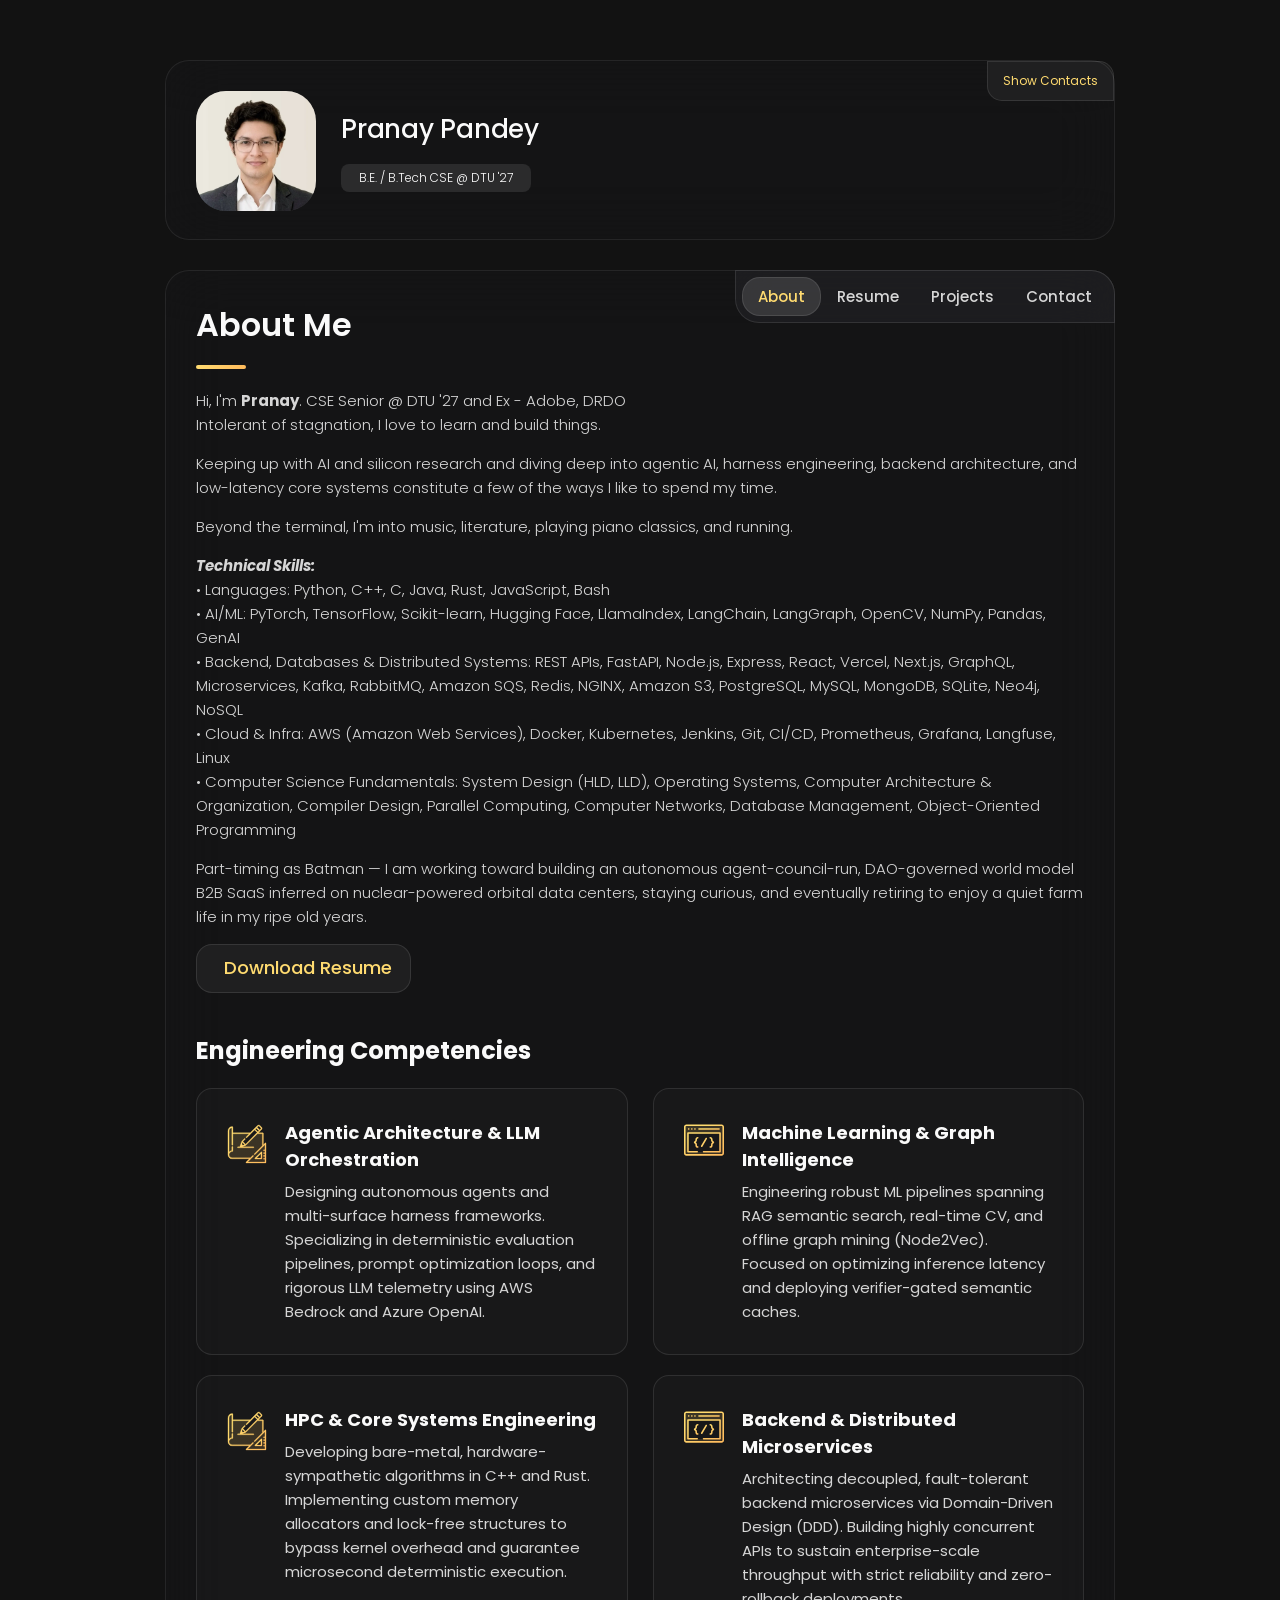
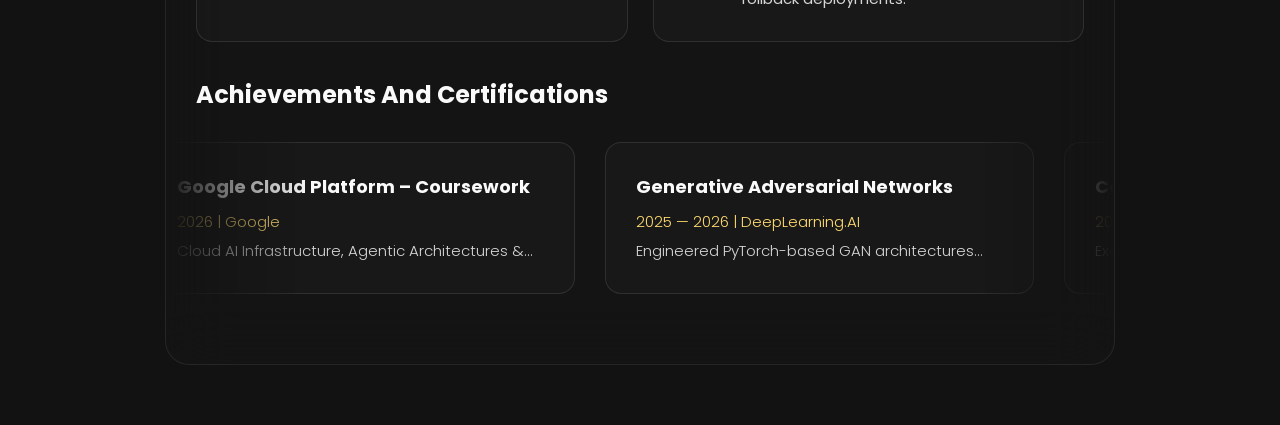
==== commit c811d80e: "about section updated" ====
--- a/index.html
+++ b/index.html
@@ -286,29 +286,25 @@
 
         <section class="about-text">
           <p>
-            Hi! I'm <b>Pranay</b>, a Computer Science Engineering student at Delhi Technological University. I build robust, scalable systems and architect full-stack machine learning applications. From high-performance, low-level core systems to distributed high-level design, my absolute focus is on execution and efficiency.
+            Hi, I'm <b>Pranay</b>. CSE Senior @ DTU '27 and Ex - Adobe, DRDO <br>
+            Intolerant of stagnation, I love to learn and build things.
           </p>
           <p>
-            An inherent characteristic of mine is a deep intolerance for stagnation. I actively seek out complex engineering challenges to enhance my skills and push for continual progress in everything I do.
+            Keeping up with AI and silicon research and diving deep into agentic AI, harness engineering, backend architecture, and low-latency core systems constitute a few of the ways I like to spend my time.
           </p>
           <p>
-            <b><em>Current Engineering Focus: </em></b> <br>
-            Agentic Architecture, Harness Engineering, Distributed System Design, and Low-Latency Core Systems & HPC
+            Beyond the terminal, I'm into music, literature, playing piano classics, and running.
           </p>
           <p>
-            <b><em>Technical Proficiencies:</em></b><br>
-            - Programming Languages: Python, Java, Scala, C/C++, Rust<br>
-            - Machine Learning & AI: PyTorch, TensorFlow, OpenCV, YOLOv8, Transformers, Hugging Face, LlamaIndex, Node2Vec, AWS Bedrock Anthropic Models, Azure OpenAI Services, Generative Models<br>
-            - Systems & Tools: Git, Docker, Jenkins CI/CD, Langfuse, AWS, Google OAuth2, Next.js, Vercel, Linux, Bash Scripts<br>
-            - Database Technologies: MongoDB, MySQL, Redis, AWS S3, SQLite, Neo4j<br>
-            - Web Development: JavaScript, React, Express, Node.js, FastAPI, RESTful APIs, GraphQL<br>
+            <b><em>Technical Skills:</em></b><br>
+            • Languages: Python, C++, C, Java, Rust, JavaScript, Bash<br>
+            • AI/ML: PyTorch, TensorFlow, Scikit-learn, Hugging Face, LlamaIndex, LangChain, LangGraph, OpenCV, NumPy, Pandas, GenAI<br>
+            • Backend, Databases & Distributed Systems: REST APIs, FastAPI, Node.js, Express, React, Vercel, Next.js, GraphQL, Microservices, Kafka, RabbitMQ, Amazon SQS, Redis, NGINX, Amazon S3, PostgreSQL, MySQL, MongoDB, SQLite, Neo4j, NoSQL<br>
+            • Cloud & Infra: AWS (Amazon Web Services), Docker, Kubernetes, Jenkins, Git, CI/CD, Prometheus, Grafana, Langfuse, Linux<br>
+            • Computer Science Fundamentals: System Design (HLD, LLD), Operating Systems, Computer Architecture & Organization, Compiler Design, Parallel Computing, Computer Networks, Database Management, Object-Oriented Programming
           </p>
           <p>
-            <b><em>Computer Science Fundamentals:</em></b> <br>
-            System Design (HLD & LLD), Operating Systems, Computer Architecture & Organization, Compiler Design, Distributed Systems, Computer Networks, Database Management, Object-Oriented Programming
-          </p>
-          <p>
-            Beyond the Terminal, you’ll find me immersed in literature, music, or playing classics on the piano.
+            Part-timing as Batman — I am working toward building an autonomous agent-council-run, DAO-governed world model B2B SaaS inferred on nuclear-powered orbital data centers, staying curious, and eventually retiring to enjoy a quiet farm life in my ripe old years.
           </p>
           <p>
             <a href="./PranayPandey_Resume_Oct2026_OCam.pdf" download class="resume-download-btn mobile-only-resume-btn">
